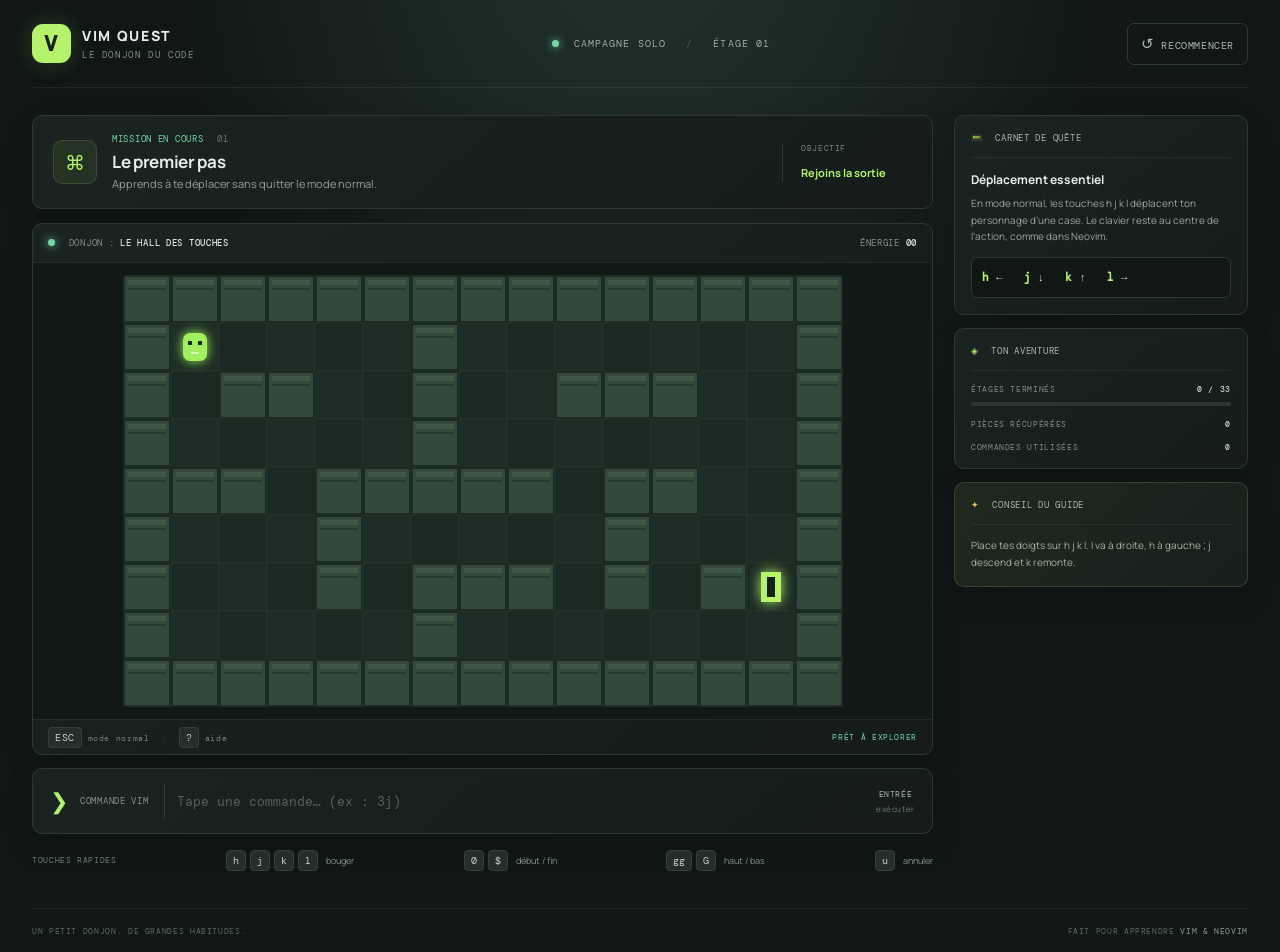
==== index.html @ 5a003eeb "docs: describe the complete Vim learning campaign" ====
<!doctype html>
<html lang="fr">
<head>
  <meta charset="utf-8">
  <meta name="viewport" content="width=device-width, initial-scale=1">
  <meta name="theme-color" content="#101716">
  <title>VIM QUEST — Le donjon du code</title>
  <link rel="stylesheet" href="style.css">
</head>
<body>
  <main class="shell">
    <header class="topbar">
      <a class="brand" href="#" aria-label="Vim Quest accueil"><span class="brand-mark">V</span><span>VIM QUEST<small>LE DONJON DU CODE</small></span></a>
      <div class="top-meta"><span class="live-dot"></span> CAMPAGNE SOLO <span class="separator">/</span> <span id="level-label">ÉTAGE 01</span></div>
      <button id="reset" class="reset-button" title="Recommencer la partie">↺ <span>RECOMMENCER</span></button>
    </header>

    <section class="game-layout">
      <div class="main-column">
        <section class="mission card">
          <div class="mission-icon" id="mission-icon">⌘</div>
          <div class="mission-copy"><div class="eyebrow">MISSION EN COURS <span id="mission-number">01</span></div><h1 id="mission-title">Le premier pas</h1><p id="mission-text">Apprends à te déplacer sans quitter le mode normal.</p></div>
          <div class="objective"><span>OBJECTIF</span><strong id="objective-text">Rejoins la sortie</strong></div>
        </section>

        <section class="game-frame card" aria-label="Zone de jeu">
          <div class="game-hud"><span><i class="hud-dot"></i> DONJON : <b id="room-name">LE HALL DES TOUCHES</b></span><span>ÉNERGIE <b id="moves">00</b></span></div>
          <div class="canvas-wrap"><canvas id="game" width="720" height="432" aria-label="Jeu de labyrinthe Vim Quest"></canvas><div id="toast" class="toast" aria-live="polite"></div></div>
          <div class="game-footer"><span><kbd>ESC</kbd> mode normal <span class="footer-sep">·</span> <kbd>?</kbd> aide</span><span id="status">PRÊT À EXPLORER</span></div>
        </section>

        <section class="command-bar card">
          <div class="command-icon">❯</div><div class="command-body"><label for="command-input">COMMANDE VIM</label><input id="command-input" autocomplete="off" autocapitalize="off" spellcheck="false" placeholder="Tape une commande… (ex : 3j)" aria-label="Commande Vim"></div><div class="command-hint"><span>ENTRÉE</span><small>exécuter</small></div>
        </section>

        <div class="key-guide"><span class="guide-label">TOUCHES RAPIDES</span><span><kbd>h</kbd><kbd>j</kbd><kbd>k</kbd><kbd>l</kbd> <small>bouger</small></span><span><kbd>0</kbd><kbd>$</kbd> <small>début / fin</small></span><span><kbd>gg</kbd><kbd>G</kbd> <small>haut / bas</small></span><span><kbd>u</kbd> <small>annuler</small></span></div>
      </div>

      <aside class="sidebar">
        <section class="card guide-card"><div class="panel-heading"><span>📟</span> CARNET DE QUÊTE</div><div id="lesson-content" class="lesson-content"></div></section>
        <section class="card stats-card"><div class="panel-heading"><span>◈</span> TON AVENTURE</div><div class="stat-row"><span>ÉTAGES TERMINÉS</span><b id="stat-levels">0 / 33</b></div><div class="progress-track"><div id="progress-fill"></div></div><div class="stat-row"><span>PIÈCES RÉCUPÉRÉES</span><b id="stat-coins">0</b></div><div class="stat-row"><span>COMMANDES UTILISÉES</span><b id="stat-commands">0</b></div></section>
        <section class="card tip-card"><div class="panel-heading"><span>✦</span> CONSEIL DU GUIDE</div><p id="guide-tip">Les commandes Vim combinent souvent une action et une direction. Essaie h, j, k ou l.</p></section>
      </aside>
    </section>
    <footer class="bottomline"><span>UN PETIT DONJON. DE GRANDES HABITUDES.</span><span>FAIT POUR APPRENDRE <b>VIM & NEOVIM</b></span></footer>
  </main>
  <script src="game.js"></script>
</body>
</html>
---- style.css ----
@import url('https://fonts.googleapis.com/css2?family=DM+Mono:wght@400;500&family=Manrope:wght@400;500;600;700;800&display=swap');
:root{color-scheme:dark;--bg:#101716;--panel:#171f1d;--panel2:#1b2522;--line:#2c3935;--muted:#84918a;--text:#e7eee9;--green:#b4f36b;--mint:#73d6a7;--orange:#f3ae69}
*{box-sizing:border-box}body{margin:0;background:radial-gradient(ellipse at 50% -35%,#273a31 0,transparent 55%),var(--bg);color:var(--text);font-family:Manrope,system-ui,sans-serif;min-height:100vh}.shell{max-width:1320px;padding:0 32px;margin:auto}.topbar{height:88px;display:flex;align-items:center;border-bottom:1px solid #ffffff12;gap:30px}.brand{color:var(--text);text-decoration:none;display:flex;gap:11px;align-items:center;font-weight:800;letter-spacing:.12em;font-size:14px}.brand-mark{height:39px;width:39px;border-radius:11px;background:var(--green);color:#182118;display:grid;place-items:center;font-family:'DM Mono',monospace;font-size:22px;box-shadow:0 0 22px #b4f36330}.brand small{display:block;font:9px 'DM Mono',monospace;letter-spacing:.18em;color:var(--muted);margin-top:4px}.top-meta{margin:auto;font:10px 'DM Mono',monospace;letter-spacing:.11em;color:#a2ada6}.live-dot,.hud-dot{display:inline-block;width:7px;height:7px;background:var(--mint);border-radius:50%;margin-right:8px;box-shadow:0 0 9px #73d6a7}.separator{padding:0 13px;color:#495650}.reset-button{background:none;border:1px solid var(--line);border-radius:7px;padding:10px 13px;color:#aeb9b1;font:10px 'DM Mono',monospace;letter-spacing:.06em;cursor:pointer}.reset-button:hover{border-color:var(--green);color:var(--green)}.reset-button:first-letter{font-size:15px}.game-layout{display:grid;grid-template-columns:minmax(0,1fr) 294px;gap:21px;padding:27px 0 22px}.main-column{min-width:0}.card{background:linear-gradient(140deg,#1a2421,#151c1a);border:1px solid var(--line);border-radius:10px;box-shadow:0 12px 30px #0002}.mission{padding:17px 20px;display:flex;align-items:center;gap:15px;margin-bottom:14px;min-height:93px}.mission-icon{width:44px;height:44px;flex:none;border-radius:9px;display:grid;place-items:center;background:#b4f36b12;color:var(--green);font-size:20px;border:1px solid #b4f36b24}.mission-copy{min-width:0}.eyebrow,.objective>span,.game-hud,.game-footer,.command-body label,.command-hint,.guide-label,.panel-heading,.stat-row,.bottomline{font-family:'DM Mono',monospace;letter-spacing:.08em}.eyebrow{font-size:9px;color:var(--mint);margin-bottom:5px}.eyebrow span{margin-left:8px;color:#69776e}.mission h1{font-size:17px;margin:0 0 3px;font-weight:700;letter-spacing:-.02em}.mission p{margin:0;color:#95a198;font-size:11px}.objective{border-left:1px solid var(--line);padding-left:18px;margin-left:auto;min-width:130px}.objective>span{display:block;color:#79857d;font-size:8px;margin-bottom:7px}.objective strong{font-size:11px;color:var(--green)}.game-frame{overflow:hidden}.game-hud{height:39px;padding:0 15px;display:flex;align-items:center;justify-content:space-between;border-bottom:1px solid #ffffff0e;color:#839188;font-size:9px}.game-hud b{font-weight:500;color:#dbe4dd}.canvas-wrap{position:relative;background:#111917;display:flex;justify-content:center;padding:12px}.canvas-wrap canvas{display:block;width:min(100%,720px);height:auto;image-rendering:pixelated;border-radius:4px}.toast{position:absolute;left:50%;top:22px;transform:translate(-50%,-10px);background:#24332d;border:1px solid #b4f36b70;padding:9px 15px;border-radius:6px;font:11px 'DM Mono',monospace;color:var(--green);opacity:0;transition:.18s;pointer-events:none;white-space:nowrap}.toast.show{opacity:1;transform:translate(-50%,0)}.game-footer{height:35px;border-top:1px solid #ffffff0e;padding:0 15px;display:flex;justify-content:space-between;align-items:center;font-size:8px;color:#78857d}.game-footer kbd,.key-guide kbd{font:10px 'DM Mono',monospace;background:#242e2a;border:1px solid #34413b;color:#c7d1c9;padding:3px 6px;border-radius:4px}.footer-sep{padding:0 6px;color:#56645b}.game-footer #status{color:var(--mint)}.command-bar{height:66px;margin-top:13px;display:flex;align-items:center;padding:0 17px;gap:12px}.command-icon{font:22px 'DM Mono',monospace;color:var(--green)}.command-body{flex:1;display:flex;align-items:center;gap:15px}.command-body label{font-size:9px;color:#85938a;white-space:nowrap}.command-body input{background:transparent;border:0;border-left:1px solid #34413b;outline:none;color:var(--green);font:13px 'DM Mono',monospace;padding:9px 12px;width:100%}.command-body input::placeholder{color:#54625a}.command-hint{display:grid;text-align:center;gap:4px;color:#adb8af;font-size:8px}.command-hint small{font:8px Manrope,sans-serif;color:#6f7c73}.key-guide{height:52px;display:flex;align-items:center;justify-content:space-between;gap:9px}.guide-label{font-size:8px;color:#6e7b73}.key-guide span:not(.guide-label){display:flex;align-items:center;gap:4px}.key-guide small{color:#809087;font-size:9px;margin-left:4px}.sidebar{display:flex;flex-direction:column;gap:13px}.guide-card,.stats-card,.tip-card{padding:16px}.panel-heading{font-size:9px;color:#aab6ad;padding-bottom:13px;border-bottom:1px solid #ffffff10}.panel-heading span{color:var(--green);margin-right:7px}.lesson-content{padding-top:13px}.lesson-title{font-weight:700;font-size:12px;margin:0 0 7px}.lesson-text{color:#9ba79e;font-size:10px;line-height:1.65;margin:0}.lesson-example{margin-top:12px;background:#101715;border:1px solid #2b3932;border-radius:6px;padding:10px;color:#c9e9b7;font:11px 'DM Mono',monospace;line-height:1.8}.lesson-example strong{color:var(--green)}.stat-row{display:flex;justify-content:space-between;font-size:8px;color:#809087;margin-top:13px}.stat-row b{font-weight:500;color:#d4ded6}.progress-track{height:4px;background:#2b3631;border-radius:9px;margin-top:8px;overflow:hidden}.progress-track div{height:100%;width:0;background:var(--green);border-radius:9px;transition:width .3s}.tip-card{border-color:#66764a66;background:linear-gradient(135deg,#20291f,#171f1d)}.tip-card .panel-heading span{color:#e8c56a}.tip-card p{font-size:10px;line-height:1.65;color:#a8b19d;margin:12px 0 0}.bottomline{height:44px;border-top:1px solid #ffffff12;display:flex;align-items:center;justify-content:space-between;font-size:8px;color:#5d6a61}.bottomline b{color:#8e9a90;font-weight:400}.complete-overlay{position:absolute;inset:0;background:#0c1311dd;display:grid;place-items:center;text-align:center}.complete-box{padding:25px}.complete-box h2{color:var(--green);font-size:22px;margin:8px}.complete-box p{font-size:12px;color:#aeb9b0}.complete-box button{background:var(--green);border:0;border-radius:6px;padding:11px 17px;color:#172116;font-weight:800;cursor:pointer;margin-top:12px}
@media(max-width:850px){.shell{padding:0 18px}.game-layout{grid-template-columns:1fr}.sidebar{display:grid;grid-template-columns:1fr 1fr}.guide-card{grid-row:span 2}.topbar{height:72px}.top-meta{font-size:8px}.reset-button span{display:none}}
@media(max-width:550px){.shell{padding:0 12px}.topbar{gap:10px}.brand{font-size:11px}.top-meta{letter-spacing:0}.separator{padding:0 4px}.mission{padding:13px;gap:10px}.objective{min-width:auto;padding-left:10px}.mission h1{font-size:14px}.mission p{font-size:10px}.canvas-wrap{padding:5px}.game-layout{padding-top:15px}.key-guide{justify-content:flex-start;overflow:auto}.guide-label{display:none}.key-guide small{font-size:8px}.sidebar{display:flex}.bottomline{font-size:7px}.command-body{gap:8px}.command-body label{font-size:8px}.command-body input{padding-left:8px}}
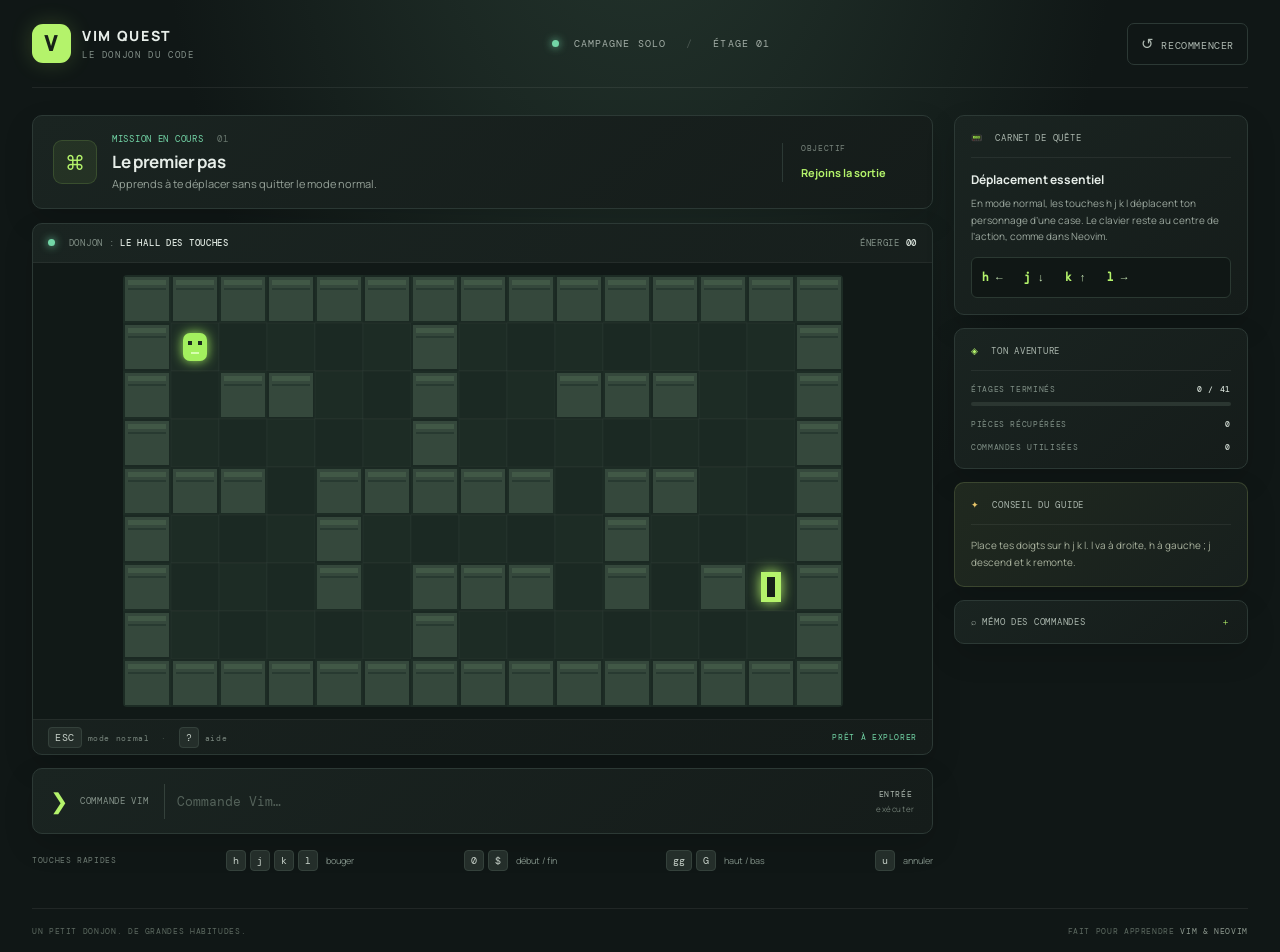
==== commit c8fd6720: "feat: add interactive Vim editing campaign" ====
--- a/index.html
+++ b/index.html
@@ -25,7 +25,7 @@
 
         <section class="game-frame card" aria-label="Zone de jeu">
           <div class="game-hud"><span><i class="hud-dot"></i> DONJON : <b id="room-name">LE HALL DES TOUCHES</b></span><span>ÉNERGIE <b id="moves">00</b></span></div>
-          <div class="canvas-wrap"><canvas id="game" width="720" height="432" aria-label="Jeu de labyrinthe Vim Quest"></canvas><div id="toast" class="toast" aria-live="polite"></div></div>
+          <div class="canvas-wrap"><section id="editor-shell" class="editor-shell" aria-label="Buffer de code"><div class="editor-title"><span class="editor-file">●</span><span id="editor-filename">main.js</span><span id="editor-mode">NORMAL</span></div><div id="editor-code" class="editor-code"></div><div class="editor-goal" id="editor-goal"></div></section><canvas id="game" width="720" height="432" aria-label="Jeu de labyrinthe Vim Quest"></canvas><div id="toast" class="toast" aria-live="polite"></div></div>
           <div class="game-footer"><span><kbd>ESC</kbd> mode normal <span class="footer-sep">·</span> <kbd>?</kbd> aide</span><span id="status">PRÊT À EXPLORER</span></div>
         </section>
 
@@ -38,8 +38,9 @@
 
       <aside class="sidebar">
         <section class="card guide-card"><div class="panel-heading"><span>📟</span> CARNET DE QUÊTE</div><div id="lesson-content" class="lesson-content"></div></section>
-        <section class="card stats-card"><div class="panel-heading"><span>◈</span> TON AVENTURE</div><div class="stat-row"><span>ÉTAGES TERMINÉS</span><b id="stat-levels">0 / 33</b></div><div class="progress-track"><div id="progress-fill"></div></div><div class="stat-row"><span>PIÈCES RÉCUPÉRÉES</span><b id="stat-coins">0</b></div><div class="stat-row"><span>COMMANDES UTILISÉES</span><b id="stat-commands">0</b></div></section>
+        <section class="card stats-card"><div class="panel-heading"><span>◈</span> TON AVENTURE</div><div class="stat-row"><span>ÉTAGES TERMINÉS</span><b id="stat-levels">0 / 41</b></div><div class="progress-track"><div id="progress-fill"></div></div><div class="stat-row"><span>PIÈCES RÉCUPÉRÉES</span><b id="stat-coins">0</b></div><div class="stat-row"><span>COMMANDES UTILISÉES</span><b id="stat-commands">0</b></div></section>
         <section class="card tip-card"><div class="panel-heading"><span>✦</span> CONSEIL DU GUIDE</div><p id="guide-tip">Les commandes Vim combinent souvent une action et une direction. Essaie h, j, k ou l.</p></section>
+        <details class="card reference-card"><summary>⌕ MÉMO DES COMMANDES</summary><div class="reference-content"><h4>Déplacements</h4><p><kbd>h j k l</kbd> gauche / bas / haut / droite · <kbd>w b e</kbd> mots · <kbd>0 ^ $</kbd> ligne · <kbd>gg G</kbd> fichier · <kbd>f t %</kbd> caractères / paires</p><h4>Insérer et remplacer</h4><p><kbd>i a</kbd> avant / après · <kbd>I A</kbd> début / fin · <kbd>o O</kbd> ligne dessous / dessus · <kbd>r s R</kbd> remplacer</p><h4>Opérateurs</h4><p><kbd>d c y</kbd> supprimer / changer / copier + mouvement : <kbd>dw</kbd>, <kbd>ciw</kbd>, <kbd>dd</kbd>, <kbd>D</kbd>, <kbd>yy</kbd>.</p><h4>Copier et annuler</h4><p><kbd>p P</kbd> coller après / avant · <kbd>u</kbd> annuler · <kbd>Ctrl-r</kbd> refaire · <kbd>.</kbd> répéter · <kbd>"ayy</kbd> et <kbd>"ap</kbd> registre a</p><h4>Sélection et recherche</h4><p><kbd>v V</kbd> sélection · <kbd>/</kbd> chercher · <kbd>n N</kbd> résultat suivant / précédent · <kbd>:noh</kbd> retirer le surlignage</p><h4>Fichiers et édition</h4><p><kbd>:w</kbd> sauvegarder · <kbd>:q</kbd> quitter · <kbd>:wq</kbd> faire les deux · <kbd>:e</kbd> fichier · <kbd>:bn</kbd> buffer suivant · <kbd>:set number</kbd> numéros</p><h4>Outils avancés</h4><p><kbd>qa</kbd> enregistrer une macro · <kbd>@a</kbd> la rejouer · <kbd>J</kbd> joindre · <kbd>&gt;&gt; &lt;&lt;</kbd> indenter · <kbd>Ctrl-d/u</kbd> défiler · <kbd>:help</kbd> aide</p></div></details>
       </aside>
     </section>
     <footer class="bottomline"><span>UN PETIT DONJON. DE GRANDES HABITUDES.</span><span>FAIT POUR APPRENDRE <b>VIM & NEOVIM</b></span></footer>
--- a/style.css
+++ b/style.css
@@ -3,3 +3,6 @@
 *{box-sizing:border-box}body{margin:0;background:radial-gradient(ellipse at 50% -35%,#273a31 0,transparent 55%),var(--bg);color:var(--text);font-family:Manrope,system-ui,sans-serif;min-height:100vh}.shell{max-width:1320px;padding:0 32px;margin:auto}.topbar{height:88px;display:flex;align-items:center;border-bottom:1px solid #ffffff12;gap:30px}.brand{color:var(--text);text-decoration:none;display:flex;gap:11px;align-items:center;font-weight:800;letter-spacing:.12em;font-size:14px}.brand-mark{height:39px;width:39px;border-radius:11px;background:var(--green);color:#182118;display:grid;place-items:center;font-family:'DM Mono',monospace;font-size:22px;box-shadow:0 0 22px #b4f36330}.brand small{display:block;font:9px 'DM Mono',monospace;letter-spacing:.18em;color:var(--muted);margin-top:4px}.top-meta{margin:auto;font:10px 'DM Mono',monospace;letter-spacing:.11em;color:#a2ada6}.live-dot,.hud-dot{display:inline-block;width:7px;height:7px;background:var(--mint);border-radius:50%;margin-right:8px;box-shadow:0 0 9px #73d6a7}.separator{padding:0 13px;color:#495650}.reset-button{background:none;border:1px solid var(--line);border-radius:7px;padding:10px 13px;color:#aeb9b1;font:10px 'DM Mono',monospace;letter-spacing:.06em;cursor:pointer}.reset-button:hover{border-color:var(--green);color:var(--green)}.reset-button:first-letter{font-size:15px}.game-layout{display:grid;grid-template-columns:minmax(0,1fr) 294px;gap:21px;padding:27px 0 22px}.main-column{min-width:0}.card{background:linear-gradient(140deg,#1a2421,#151c1a);border:1px solid var(--line);border-radius:10px;box-shadow:0 12px 30px #0002}.mission{padding:17px 20px;display:flex;align-items:center;gap:15px;margin-bottom:14px;min-height:93px}.mission-icon{width:44px;height:44px;flex:none;border-radius:9px;display:grid;place-items:center;background:#b4f36b12;color:var(--green);font-size:20px;border:1px solid #b4f36b24}.mission-copy{min-width:0}.eyebrow,.objective>span,.game-hud,.game-footer,.command-body label,.command-hint,.guide-label,.panel-heading,.stat-row,.bottomline{font-family:'DM Mono',monospace;letter-spacing:.08em}.eyebrow{font-size:9px;color:var(--mint);margin-bottom:5px}.eyebrow span{margin-left:8px;color:#69776e}.mission h1{font-size:17px;margin:0 0 3px;font-weight:700;letter-spacing:-.02em}.mission p{margin:0;color:#95a198;font-size:11px}.objective{border-left:1px solid var(--line);padding-left:18px;margin-left:auto;min-width:130px}.objective>span{display:block;color:#79857d;font-size:8px;margin-bottom:7px}.objective strong{font-size:11px;color:var(--green)}.game-frame{overflow:hidden}.game-hud{height:39px;padding:0 15px;display:flex;align-items:center;justify-content:space-between;border-bottom:1px solid #ffffff0e;color:#839188;font-size:9px}.game-hud b{font-weight:500;color:#dbe4dd}.canvas-wrap{position:relative;background:#111917;display:flex;justify-content:center;padding:12px}.canvas-wrap canvas{display:block;width:min(100%,720px);height:auto;image-rendering:pixelated;border-radius:4px}.toast{position:absolute;left:50%;top:22px;transform:translate(-50%,-10px);background:#24332d;border:1px solid #b4f36b70;padding:9px 15px;border-radius:6px;font:11px 'DM Mono',monospace;color:var(--green);opacity:0;transition:.18s;pointer-events:none;white-space:nowrap}.toast.show{opacity:1;transform:translate(-50%,0)}.game-footer{height:35px;border-top:1px solid #ffffff0e;padding:0 15px;display:flex;justify-content:space-between;align-items:center;font-size:8px;color:#78857d}.game-footer kbd,.key-guide kbd{font:10px 'DM Mono',monospace;background:#242e2a;border:1px solid #34413b;color:#c7d1c9;padding:3px 6px;border-radius:4px}.footer-sep{padding:0 6px;color:#56645b}.game-footer #status{color:var(--mint)}.command-bar{height:66px;margin-top:13px;display:flex;align-items:center;padding:0 17px;gap:12px}.command-icon{font:22px 'DM Mono',monospace;color:var(--green)}.command-body{flex:1;display:flex;align-items:center;gap:15px}.command-body label{font-size:9px;color:#85938a;white-space:nowrap}.command-body input{background:transparent;border:0;border-left:1px solid #34413b;outline:none;color:var(--green);font:13px 'DM Mono',monospace;padding:9px 12px;width:100%}.command-body input::placeholder{color:#54625a}.command-hint{display:grid;text-align:center;gap:4px;color:#adb8af;font-size:8px}.command-hint small{font:8px Manrope,sans-serif;color:#6f7c73}.key-guide{height:52px;display:flex;align-items:center;justify-content:space-between;gap:9px}.guide-label{font-size:8px;color:#6e7b73}.key-guide span:not(.guide-label){display:flex;align-items:center;gap:4px}.key-guide small{color:#809087;font-size:9px;margin-left:4px}.sidebar{display:flex;flex-direction:column;gap:13px}.guide-card,.stats-card,.tip-card{padding:16px}.panel-heading{font-size:9px;color:#aab6ad;padding-bottom:13px;border-bottom:1px solid #ffffff10}.panel-heading span{color:var(--green);margin-right:7px}.lesson-content{padding-top:13px}.lesson-title{font-weight:700;font-size:12px;margin:0 0 7px}.lesson-text{color:#9ba79e;font-size:10px;line-height:1.65;margin:0}.lesson-example{margin-top:12px;background:#101715;border:1px solid #2b3932;border-radius:6px;padding:10px;color:#c9e9b7;font:11px 'DM Mono',monospace;line-height:1.8}.lesson-example strong{color:var(--green)}.stat-row{display:flex;justify-content:space-between;font-size:8px;color:#809087;margin-top:13px}.stat-row b{font-weight:500;color:#d4ded6}.progress-track{height:4px;background:#2b3631;border-radius:9px;margin-top:8px;overflow:hidden}.progress-track div{height:100%;width:0;background:var(--green);border-radius:9px;transition:width .3s}.tip-card{border-color:#66764a66;background:linear-gradient(135deg,#20291f,#171f1d)}.tip-card .panel-heading span{color:#e8c56a}.tip-card p{font-size:10px;line-height:1.65;color:#a8b19d;margin:12px 0 0}.bottomline{height:44px;border-top:1px solid #ffffff12;display:flex;align-items:center;justify-content:space-between;font-size:8px;color:#5d6a61}.bottomline b{color:#8e9a90;font-weight:400}.complete-overlay{position:absolute;inset:0;background:#0c1311dd;display:grid;place-items:center;text-align:center}.complete-box{padding:25px}.complete-box h2{color:var(--green);font-size:22px;margin:8px}.complete-box p{font-size:12px;color:#aeb9b0}.complete-box button{background:var(--green);border:0;border-radius:6px;padding:11px 17px;color:#172116;font-weight:800;cursor:pointer;margin-top:12px}
 @media(max-width:850px){.shell{padding:0 18px}.game-layout{grid-template-columns:1fr}.sidebar{display:grid;grid-template-columns:1fr 1fr}.guide-card{grid-row:span 2}.topbar{height:72px}.top-meta{font-size:8px}.reset-button span{display:none}}
 @media(max-width:550px){.shell{padding:0 12px}.topbar{gap:10px}.brand{font-size:11px}.top-meta{letter-spacing:0}.separator{padding:0 4px}.mission{padding:13px;gap:10px}.objective{min-width:auto;padding-left:10px}.mission h1{font-size:14px}.mission p{font-size:10px}.canvas-wrap{padding:5px}.game-layout{padding-top:15px}.key-guide{justify-content:flex-start;overflow:auto}.guide-label{display:none}.key-guide small{font-size:8px}.sidebar{display:flex}.bottomline{font-size:7px}.command-body{gap:8px}.command-body label{font-size:8px}.command-body input{padding-left:8px}}
+.canvas-wrap{flex-direction:column;align-items:center;gap:10px}.editor-shell{display:none;width:min(100%,720px);background:#101715;border:1px solid #2c3935;border-radius:5px;overflow:hidden;font-family:'DM Mono',monospace}.editor-shell.active{display:block}.editor-title{height:31px;background:#1b2420;border-bottom:1px solid #2c3935;padding:0 11px;display:flex;align-items:center;gap:8px;color:#829087;font-size:9px}.editor-file{color:#73d6a7;font-size:12px}.editor-title #editor-mode{margin-left:auto;color:#b4f36b;font-size:8px}.editor-code{padding:10px 0;max-height:205px;overflow:auto;color:#d4ded6;font-size:11px;line-height:1.8}.editor-line{display:flex;min-height:20px;white-space:pre}.editor-ln{width:38px;text-align:right;padding-right:11px;color:#5d6a61;user-select:none}.editor-text{flex:1}.editor-cursor{display:inline-block;min-width:7px;background:#b4f36b;color:#101715;animation:cursor-blink 1s step-end infinite}@keyframes cursor-blink{50%{background:transparent;color:#b4f36b}}.editor-goal{border-top:1px solid #ffffff10;padding:7px 11px;color:#8f9b92;font:9px 'DM Mono',monospace}.editor-goal b{color:#f3c969}.editor-goal.done{color:var(--green)}.editor-shell.active+canvas{max-height:118px;object-fit:cover;object-position:center 33%;opacity:.55}
+.reference-card{padding:0;overflow:hidden}.reference-card summary{cursor:pointer;list-style:none;padding:15px 16px;font:9px 'DM Mono',monospace;letter-spacing:.08em;color:#aab6ad}.reference-card summary::-webkit-details-marker{display:none}.reference-card summary:after{content:'＋';float:right;color:var(--green)}.reference-card[open] summary:after{content:'−'}.reference-content{border-top:1px solid #ffffff10;padding:2px 15px 13px}.reference-content h4{font:9px 'DM Mono',monospace;color:var(--mint);margin:12px 0 5px}.reference-content p{color:#98a49b;font-size:9px;line-height:1.75;margin:0}.reference-content kbd{font:9px 'DM Mono',monospace;color:#d3ded5;background:#242e2a;padding:2px 4px;border-radius:3px}
+.editor-selected{background:#b4f36b18}
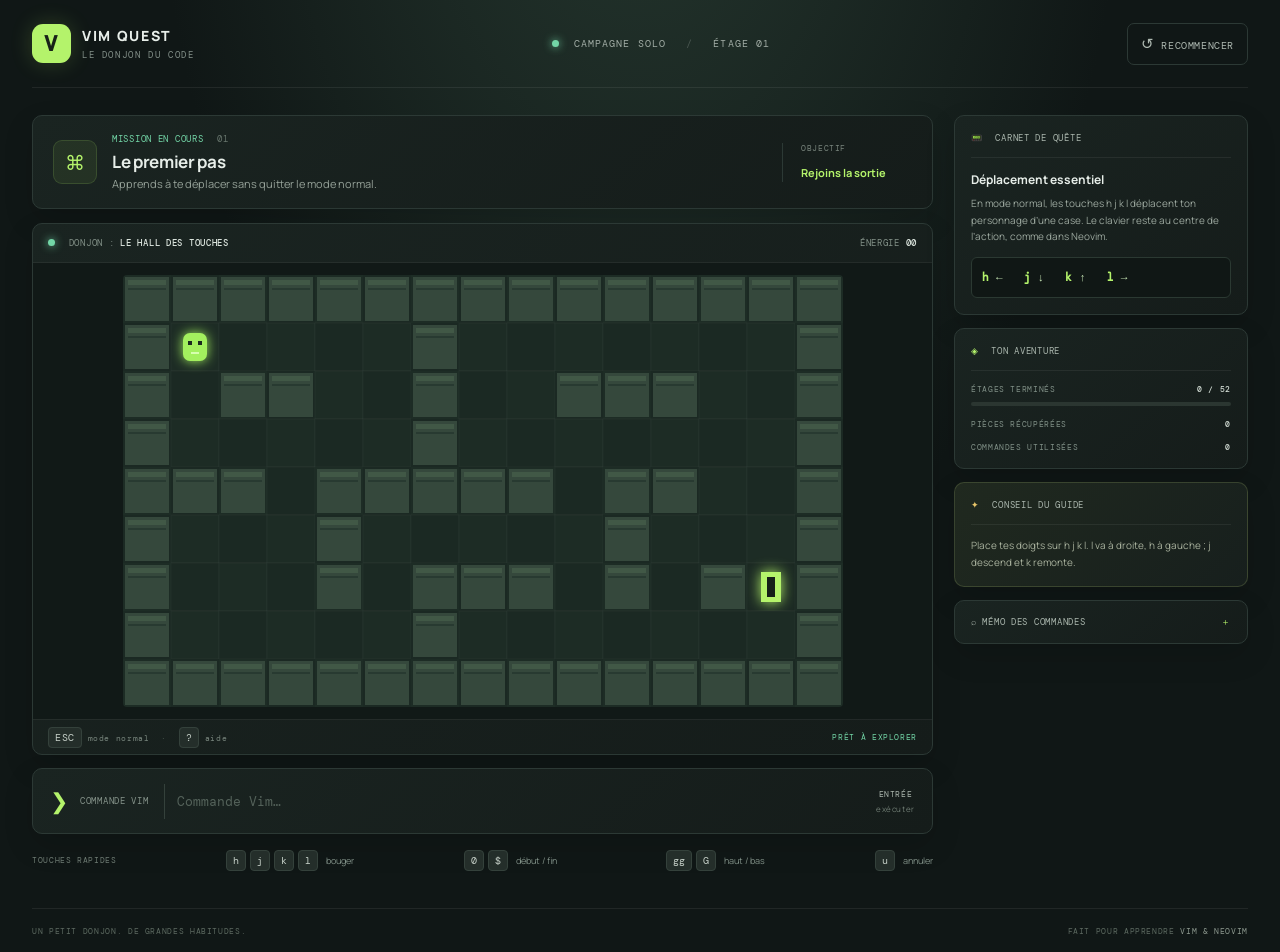
==== commit c935c87c: "feat: expand Vim fundamentals and workflow lessons" ====
--- a/index.html
+++ b/index.html
@@ -38,9 +38,9 @@
 
       <aside class="sidebar">
         <section class="card guide-card"><div class="panel-heading"><span>📟</span> CARNET DE QUÊTE</div><div id="lesson-content" class="lesson-content"></div></section>
-        <section class="card stats-card"><div class="panel-heading"><span>◈</span> TON AVENTURE</div><div class="stat-row"><span>ÉTAGES TERMINÉS</span><b id="stat-levels">0 / 41</b></div><div class="progress-track"><div id="progress-fill"></div></div><div class="stat-row"><span>PIÈCES RÉCUPÉRÉES</span><b id="stat-coins">0</b></div><div class="stat-row"><span>COMMANDES UTILISÉES</span><b id="stat-commands">0</b></div></section>
+        <section class="card stats-card"><div class="panel-heading"><span>◈</span> TON AVENTURE</div><div class="stat-row"><span>ÉTAGES TERMINÉS</span><b id="stat-levels">0 / 52</b></div><div class="progress-track"><div id="progress-fill"></div></div><div class="stat-row"><span>PIÈCES RÉCUPÉRÉES</span><b id="stat-coins">0</b></div><div class="stat-row"><span>COMMANDES UTILISÉES</span><b id="stat-commands">0</b></div></section>
         <section class="card tip-card"><div class="panel-heading"><span>✦</span> CONSEIL DU GUIDE</div><p id="guide-tip">Les commandes Vim combinent souvent une action et une direction. Essaie h, j, k ou l.</p></section>
-        <details class="card reference-card"><summary>⌕ MÉMO DES COMMANDES</summary><div class="reference-content"><h4>Déplacements</h4><p><kbd>h j k l</kbd> gauche / bas / haut / droite · <kbd>w b e</kbd> mots · <kbd>0 ^ $</kbd> ligne · <kbd>gg G</kbd> fichier · <kbd>f t %</kbd> caractères / paires</p><h4>Insérer et remplacer</h4><p><kbd>i a</kbd> avant / après · <kbd>I A</kbd> début / fin · <kbd>o O</kbd> ligne dessous / dessus · <kbd>r s R</kbd> remplacer</p><h4>Opérateurs</h4><p><kbd>d c y</kbd> supprimer / changer / copier + mouvement : <kbd>dw</kbd>, <kbd>ciw</kbd>, <kbd>dd</kbd>, <kbd>D</kbd>, <kbd>yy</kbd>.</p><h4>Copier et annuler</h4><p><kbd>p P</kbd> coller après / avant · <kbd>u</kbd> annuler · <kbd>Ctrl-r</kbd> refaire · <kbd>.</kbd> répéter · <kbd>"ayy</kbd> et <kbd>"ap</kbd> registre a</p><h4>Sélection et recherche</h4><p><kbd>v V</kbd> sélection · <kbd>/</kbd> chercher · <kbd>n N</kbd> résultat suivant / précédent · <kbd>:noh</kbd> retirer le surlignage</p><h4>Fichiers et édition</h4><p><kbd>:w</kbd> sauvegarder · <kbd>:q</kbd> quitter · <kbd>:wq</kbd> faire les deux · <kbd>:e</kbd> fichier · <kbd>:bn</kbd> buffer suivant · <kbd>:set number</kbd> numéros</p><h4>Outils avancés</h4><p><kbd>qa</kbd> enregistrer une macro · <kbd>@a</kbd> la rejouer · <kbd>J</kbd> joindre · <kbd>&gt;&gt; &lt;&lt;</kbd> indenter · <kbd>Ctrl-d/u</kbd> défiler · <kbd>:help</kbd> aide</p></div></details>
+        <details class="card reference-card"><summary>⌕ MÉMO DES COMMANDES</summary><div class="reference-content"><h4>Déplacements</h4><p><kbd>h j k l</kbd> gauche / bas / haut / droite · <kbd>w b e</kbd> mots · <kbd>0 ^ $</kbd> ligne · <kbd>gg G</kbd> fichier · <kbd>f t F T</kbd> caractère · <kbd>%</kbd> paire</p><h4>Insérer et remplacer</h4><p><kbd>i a</kbd> avant / après · <kbd>I A</kbd> début / fin · <kbd>o O</kbd> ligne dessous / dessus · <kbd>r s R</kbd> remplacer</p><h4>Opérateurs</h4><p><kbd>d c y</kbd> supprimer / changer / copier + mouvement : <kbd>dw</kbd>, <kbd>ciw</kbd>, <kbd>di(</kbd>, <kbd>dd</kbd>, <kbd>D</kbd>, <kbd>yy</kbd>.</p><h4>Copier et annuler</h4><p><kbd>p P</kbd> coller après / avant · <kbd>u</kbd> annuler · <kbd>Ctrl-r</kbd> refaire · <kbd>.</kbd> répéter · <kbd>"ayy</kbd> et <kbd>"ap</kbd> registre a</p><h4>Sélection et recherche</h4><p><kbd>v V</kbd> sélection · <kbd>/</kbd> chercher · <kbd>n N</kbd> résultat suivant / précédent · <kbd>:noh</kbd> retirer le surlignage</p><h4>Fichiers et édition</h4><p><kbd>:w</kbd> sauvegarder · <kbd>:q</kbd> quitter · <kbd>:wq</kbd> faire les deux · <kbd>:e</kbd> fichier · <kbd>:bn :bp</kbd> buffers · <kbd>:set number</kbd> numéros</p><h4>Fenêtres et outils</h4><p><kbd>:split :vsplit</kbd> fenêtres · <kbd>Ctrl-w h/j/k/l</kbd> naviguer · <kbd>ma</kbd> marque · <kbd>qa</kbd> macro · <kbd>J</kbd> joindre · <kbd>&gt;&gt; &lt;&lt;</kbd> indenter · <kbd>Ctrl-d/u</kbd> défiler · <kbd>:help</kbd></p></div></details>
       </aside>
     </section>
     <footer class="bottomline"><span>UN PETIT DONJON. DE GRANDES HABITUDES.</span><span>FAIT POUR APPRENDRE <b>VIM & NEOVIM</b></span></footer>
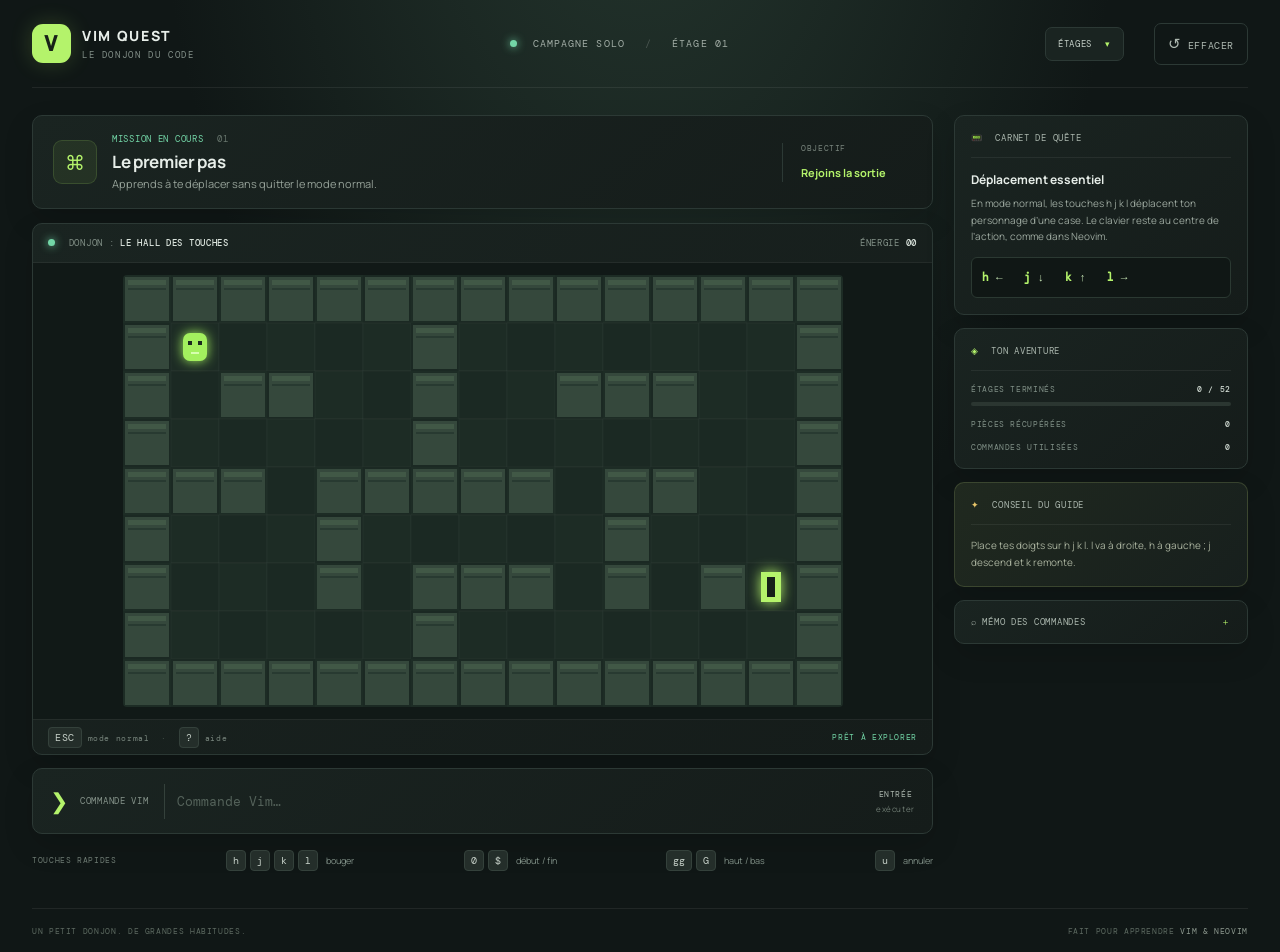
==== commit ec314e13: "feat: add level selection and resume progress" ====
--- a/index.html
+++ b/index.html
@@ -12,7 +12,8 @@
     <header class="topbar">
       <a class="brand" href="#" aria-label="Vim Quest accueil"><span class="brand-mark">V</span><span>VIM QUEST<small>LE DONJON DU CODE</small></span></a>
       <div class="top-meta"><span class="live-dot"></span> CAMPAGNE SOLO <span class="separator">/</span> <span id="level-label">ÉTAGE 01</span></div>
-      <button id="reset" class="reset-button" title="Recommencer la partie">↺ <span>RECOMMENCER</span></button>
+      <div class="level-picker"><button id="levels-button" class="levels-button" aria-expanded="false" aria-controls="level-menu">ÉTAGES <span>▾</span></button><div id="level-menu" class="level-menu" hidden aria-label="Choisir un étage"></div></div>
+      <button id="reset" class="reset-button" title="Effacer toute la progression">↺ <span>EFFACER</span></button>
     </header>
 
     <section class="game-layout">
--- a/style.css
+++ b/style.css
@@ -6,3 +6,4 @@
 .canvas-wrap{flex-direction:column;align-items:center;gap:10px}.editor-shell{display:none;width:min(100%,720px);background:#101715;border:1px solid #2c3935;border-radius:5px;overflow:hidden;font-family:'DM Mono',monospace}.editor-shell.active{display:block}.editor-title{height:31px;background:#1b2420;border-bottom:1px solid #2c3935;padding:0 11px;display:flex;align-items:center;gap:8px;color:#829087;font-size:9px}.editor-file{color:#73d6a7;font-size:12px}.editor-title #editor-mode{margin-left:auto;color:#b4f36b;font-size:8px}.editor-code{padding:10px 0;max-height:205px;overflow:auto;color:#d4ded6;font-size:11px;line-height:1.8}.editor-line{display:flex;min-height:20px;white-space:pre}.editor-ln{width:38px;text-align:right;padding-right:11px;color:#5d6a61;user-select:none}.editor-text{flex:1}.editor-cursor{display:inline-block;min-width:7px;background:#b4f36b;color:#101715;animation:cursor-blink 1s step-end infinite}@keyframes cursor-blink{50%{background:transparent;color:#b4f36b}}.editor-goal{border-top:1px solid #ffffff10;padding:7px 11px;color:#8f9b92;font:9px 'DM Mono',monospace}.editor-goal b{color:#f3c969}.editor-goal.done{color:var(--green)}.editor-shell.active+canvas{max-height:118px;object-fit:cover;object-position:center 33%;opacity:.55}
 .reference-card{padding:0;overflow:hidden}.reference-card summary{cursor:pointer;list-style:none;padding:15px 16px;font:9px 'DM Mono',monospace;letter-spacing:.08em;color:#aab6ad}.reference-card summary::-webkit-details-marker{display:none}.reference-card summary:after{content:'＋';float:right;color:var(--green)}.reference-card[open] summary:after{content:'−'}.reference-content{border-top:1px solid #ffffff10;padding:2px 15px 13px}.reference-content h4{font:9px 'DM Mono',monospace;color:var(--mint);margin:12px 0 5px}.reference-content p{color:#98a49b;font-size:9px;line-height:1.75;margin:0}.reference-content kbd{font:9px 'DM Mono',monospace;color:#d3ded5;background:#242e2a;padding:2px 4px;border-radius:3px}
 .editor-selected{background:#b4f36b18}
+.topbar{position:relative}.level-picker{position:relative;flex:none}.levels-button{border:1px solid var(--line);border-radius:7px;padding:10px 12px;background:#1a2421;color:#c3cec6;font:9px 'DM Mono',monospace;letter-spacing:.08em;cursor:pointer}.levels-button:hover,.levels-button[aria-expanded="true"]{border-color:#739453;color:var(--green)}.levels-button span{padding-left:7px;color:var(--green)}.level-menu{position:absolute;z-index:20;right:0;top:calc(100% + 10px);width:min(360px,calc(100vw - 24px));max-height:min(70vh,620px);overflow:auto;padding:7px;background:#17201d;border:1px solid #394840;border-radius:9px;box-shadow:0 18px 50px #000b}.level-menu[hidden]{display:none}.level-option{width:100%;display:flex;align-items:center;gap:10px;text-align:left;padding:9px;border:0;border-radius:5px;background:transparent;color:#dbe4dd;cursor:pointer}.level-option:hover,.level-option:focus-visible{background:#27352d;outline:none}.level-option.current{background:#27352d}.level-number{width:25px;flex:none;color:#77867c;font:9px 'DM Mono',monospace}.level-name{font-size:10px;flex:1}.level-state{font:8px 'DM Mono',monospace;color:#7e8c82}.level-option.done .level-state{color:var(--mint)}.level-option.current .level-state{color:var(--green)}
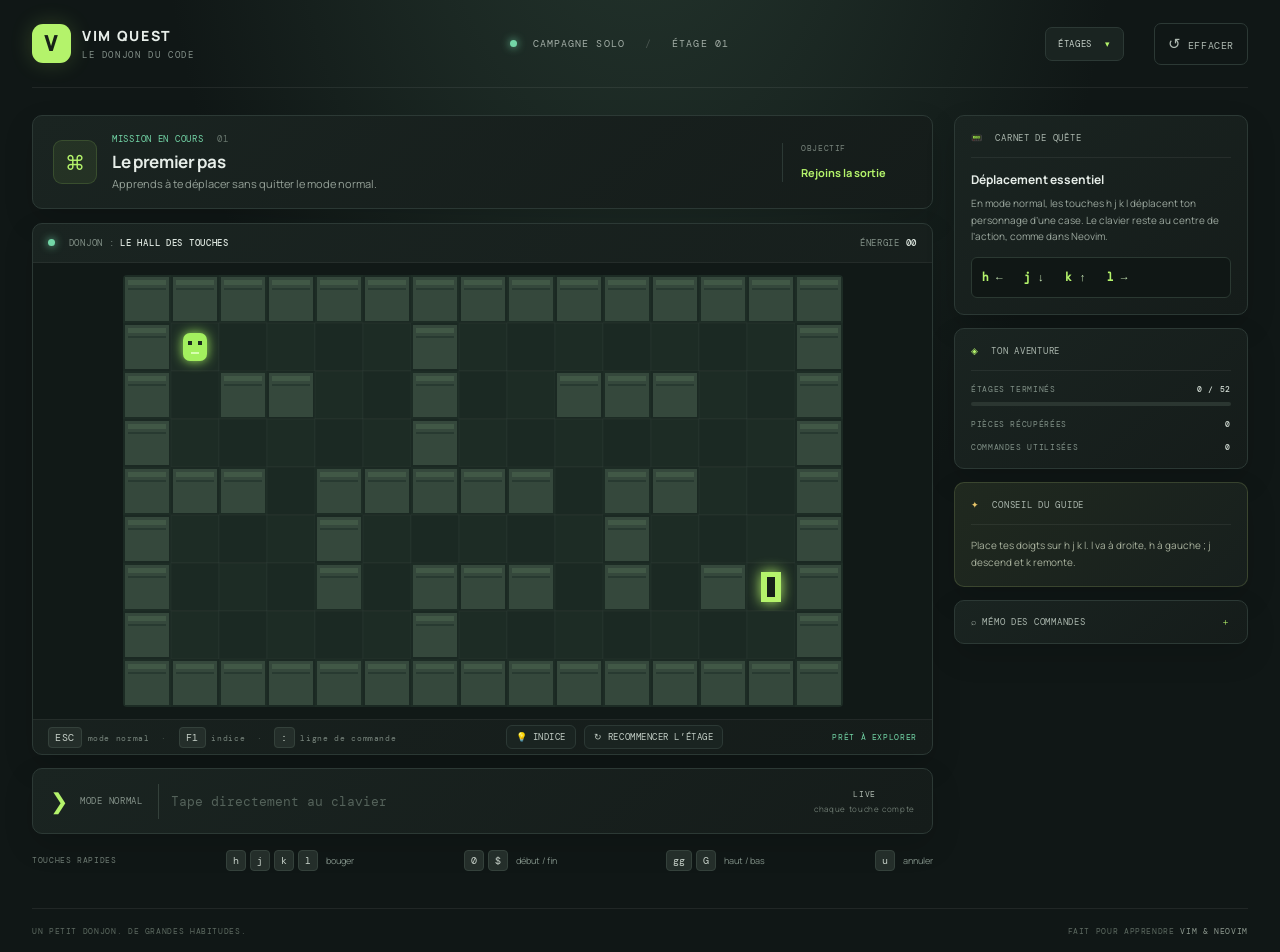
==== commit aa71fa1f: "feat: capture Vim keys directly with live insert mode, command line and success screen" ====
--- a/index.html
+++ b/index.html
@@ -26,12 +26,12 @@
 
         <section class="game-frame card" aria-label="Zone de jeu">
           <div class="game-hud"><span><i class="hud-dot"></i> DONJON : <b id="room-name">LE HALL DES TOUCHES</b></span><span>ÉNERGIE <b id="moves">00</b></span></div>
-          <div class="canvas-wrap"><section id="editor-shell" class="editor-shell" aria-label="Buffer de code"><div class="editor-title"><span class="editor-file">●</span><span id="editor-filename">main.js</span><span id="editor-mode">NORMAL</span></div><div id="editor-code" class="editor-code"></div><div class="editor-goal" id="editor-goal"></div></section><canvas id="game" width="720" height="432" aria-label="Jeu de labyrinthe Vim Quest"></canvas><div id="toast" class="toast" aria-live="polite"></div></div>
-          <div class="game-footer"><span><kbd>ESC</kbd> mode normal <span class="footer-sep">·</span> <kbd>?</kbd> aide</span><span id="status">PRÊT À EXPLORER</span></div>
+          <div class="canvas-wrap"><section id="editor-shell" class="editor-shell" aria-label="Buffer de code"><div class="editor-title"><span class="editor-file">●</span><span id="editor-filename">main.js</span><span id="editor-mode">NORMAL</span></div><div id="editor-code" class="editor-code"></div><div class="editor-goal" id="editor-goal"></div></section><canvas id="game" width="720" height="432" aria-label="Jeu de labyrinthe Vim Quest"></canvas><div id="hint-box" class="hint-box" hidden></div><div id="success" class="success" hidden><div class="success-card"><div class="success-star">★</div><strong>Étage réussi !</strong><span id="success-text">Bien joué.</span><button id="next-button" class="next-button">SUITE <kbd>ENTRÉE</kbd></button></div></div><div id="toast" class="toast" aria-live="polite"></div></div>
+          <div class="game-footer"><span><kbd>ESC</kbd> mode normal <span class="footer-sep">·</span> <kbd>F1</kbd> indice <span class="footer-sep">·</span> <kbd>:</kbd> ligne de commande</span><span class="footer-actions"><button id="hint-button" class="mini-button">💡 INDICE</button><button id="retry-button" class="mini-button">↻ RECOMMENCER L’ÉTAGE</button></span><span id="status">PRÊT À EXPLORER</span></div>
         </section>
 
         <section class="command-bar card">
-          <div class="command-icon">❯</div><div class="command-body"><label for="command-input">COMMANDE VIM</label><input id="command-input" autocomplete="off" autocapitalize="off" spellcheck="false" placeholder="Tape une commande… (ex : 3j)" aria-label="Commande Vim"></div><div class="command-hint"><span>ENTRÉE</span><small>exécuter</small></div>
+          <div class="command-icon">❯</div><div class="command-body"><label id="bar-label" for="command-input">MODE NORMAL</label><input id="command-input" readonly tabindex="-1" autocomplete="off" placeholder="Tape directement au clavier : plus besoin d’Entrée" aria-label="Touches tapées"></div><div class="command-hint"><span>LIVE</span><small>chaque touche compte</small></div>
         </section>
 
         <div class="key-guide"><span class="guide-label">TOUCHES RAPIDES</span><span><kbd>h</kbd><kbd>j</kbd><kbd>k</kbd><kbd>l</kbd> <small>bouger</small></span><span><kbd>0</kbd><kbd>$</kbd> <small>début / fin</small></span><span><kbd>gg</kbd><kbd>G</kbd> <small>haut / bas</small></span><span><kbd>u</kbd> <small>annuler</small></span></div>
@@ -47,5 +47,6 @@
     <footer class="bottomline"><span>UN PETIT DONJON. DE GRANDES HABITUDES.</span><span>FAIT POUR APPRENDRE <b>VIM & NEOVIM</b></span></footer>
   </main>
   <script src="game.js"></script>
+  <script src="keys.js"></script>
 </body>
 </html>
--- a/style.css
+++ b/style.css
@@ -7,3 +7,10 @@
 .reference-card{padding:0;overflow:hidden}.reference-card summary{cursor:pointer;list-style:none;padding:15px 16px;font:9px 'DM Mono',monospace;letter-spacing:.08em;color:#aab6ad}.reference-card summary::-webkit-details-marker{display:none}.reference-card summary:after{content:'＋';float:right;color:var(--green)}.reference-card[open] summary:after{content:'−'}.reference-content{border-top:1px solid #ffffff10;padding:2px 15px 13px}.reference-content h4{font:9px 'DM Mono',monospace;color:var(--mint);margin:12px 0 5px}.reference-content p{color:#98a49b;font-size:9px;line-height:1.75;margin:0}.reference-content kbd{font:9px 'DM Mono',monospace;color:#d3ded5;background:#242e2a;padding:2px 4px;border-radius:3px}
 .editor-selected{background:#b4f36b18}
 .topbar{position:relative}.level-picker{position:relative;flex:none}.levels-button{border:1px solid var(--line);border-radius:7px;padding:10px 12px;background:#1a2421;color:#c3cec6;font:9px 'DM Mono',monospace;letter-spacing:.08em;cursor:pointer}.levels-button:hover,.levels-button[aria-expanded="true"]{border-color:#739453;color:var(--green)}.levels-button span{padding-left:7px;color:var(--green)}.level-menu{position:absolute;z-index:20;right:0;top:calc(100% + 10px);width:min(360px,calc(100vw - 24px));max-height:min(70vh,620px);overflow:auto;padding:7px;background:#17201d;border:1px solid #394840;border-radius:9px;box-shadow:0 18px 50px #000b}.level-menu[hidden]{display:none}.level-option{width:100%;display:flex;align-items:center;gap:10px;text-align:left;padding:9px;border:0;border-radius:5px;background:transparent;color:#dbe4dd;cursor:pointer}.level-option:hover,.level-option:focus-visible{background:#27352d;outline:none}.level-option.current{background:#27352d}.level-number{width:25px;flex:none;color:#77867c;font:9px 'DM Mono',monospace}.level-name{font-size:10px;flex:1}.level-state{font:8px 'DM Mono',monospace;color:#7e8c82}.level-option.done .level-state{color:var(--mint)}.level-option.current .level-state{color:var(--green)}
+.command-bar{cursor:default}#command-input{pointer-events:none;caret-color:transparent;font-family:'DM Mono',monospace}.command-bar.pending #command-input{color:var(--green)}.command-bar.insert{border-color:#73d6a7}.command-bar.cmdline{border-color:var(--orange)}
+.footer-actions{display:flex;gap:8px}.mini-button{border:1px solid var(--line);border-radius:6px;padding:5px 9px;background:#1a2421;color:#c3cec6;font:9px 'DM Mono',monospace;letter-spacing:.06em;cursor:pointer}.mini-button:hover{border-color:#739453;color:var(--green)}
+.canvas-wrap{position:relative}.hint-box{width:min(100%,720px);padding:9px 12px;border:1px solid #6b5a2f;background:#2a2412;color:#f3d98a;border-radius:6px;font:11px/1.5 'DM Mono',monospace}.hint-box[hidden],.success[hidden]{display:none}.hint-box kbd{margin:0 2px}
+.success{position:absolute;inset:0;z-index:10;display:flex;align-items:center;justify-content:center;background:#0a1210d9;backdrop-filter:blur(3px);border-radius:8px}.success-card{display:flex;flex-direction:column;align-items:center;gap:8px;padding:26px 34px;border:1px solid var(--green);border-radius:12px;background:#142019;box-shadow:0 0 40px #b4f36b33;text-align:center;animation:pop .35s ease-out}.success-card strong{font-size:22px;color:var(--green)}.success-card span{color:#c3cec6;font-size:12px}.success-star{font-size:34px;color:#f3c969}.next-button{margin-top:8px;border:0;border-radius:8px;padding:11px 18px;background:var(--green);color:#10200f;font:700 11px 'DM Mono',monospace;letter-spacing:.08em;cursor:pointer}.next-button kbd{margin-left:6px;background:#0002;color:#10200f;border-color:#0003}
+@keyframes pop{from{transform:scale(.85);opacity:0}to{transform:none;opacity:1}}
+.editor-cursor{animation:blink 1.1s steps(1) infinite}@keyframes blink{50%{opacity:.55}}
+@media(max-width:850px){.footer-actions{display:none}}
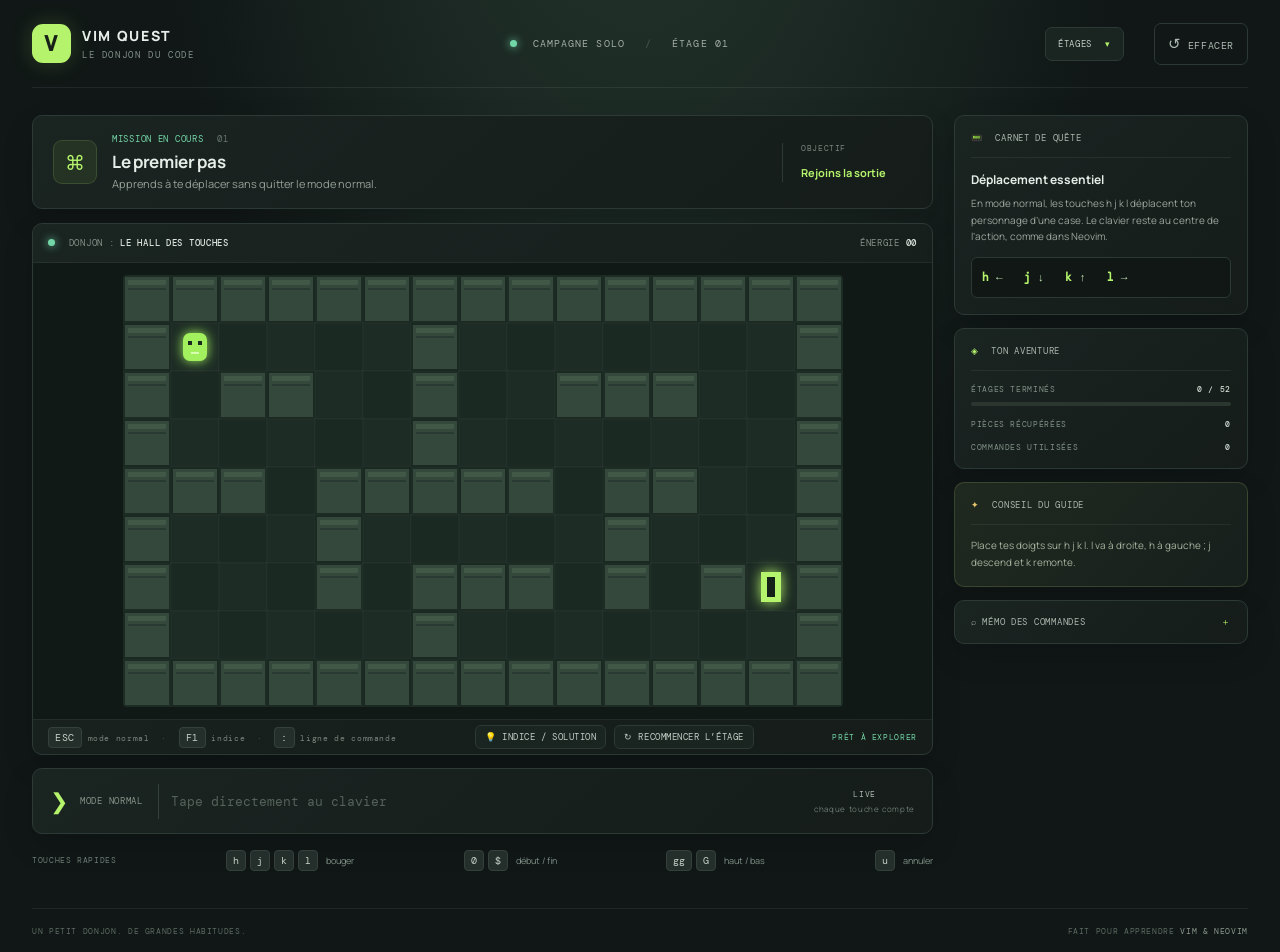
==== commit 5bc313ab: "feat: add reference solutions with live demo, staged hints, counts, and engine fixes (%, r, Esc curs" ====
--- a/index.html
+++ b/index.html
@@ -27,7 +27,7 @@
         <section class="game-frame card" aria-label="Zone de jeu">
           <div class="game-hud"><span><i class="hud-dot"></i> DONJON : <b id="room-name">LE HALL DES TOUCHES</b></span><span>ÉNERGIE <b id="moves">00</b></span></div>
           <div class="canvas-wrap"><section id="editor-shell" class="editor-shell" aria-label="Buffer de code"><div class="editor-title"><span class="editor-file">●</span><span id="editor-filename">main.js</span><span id="editor-mode">NORMAL</span></div><div id="editor-code" class="editor-code"></div><div class="editor-goal" id="editor-goal"></div></section><canvas id="game" width="720" height="432" aria-label="Jeu de labyrinthe Vim Quest"></canvas><div id="hint-box" class="hint-box" hidden></div><div id="success" class="success" hidden><div class="success-card"><div class="success-star">★</div><strong>Étage réussi !</strong><span id="success-text">Bien joué.</span><button id="next-button" class="next-button">SUITE <kbd>ENTRÉE</kbd></button></div></div><div id="toast" class="toast" aria-live="polite"></div></div>
-          <div class="game-footer"><span><kbd>ESC</kbd> mode normal <span class="footer-sep">·</span> <kbd>F1</kbd> indice <span class="footer-sep">·</span> <kbd>:</kbd> ligne de commande</span><span class="footer-actions"><button id="hint-button" class="mini-button">💡 INDICE</button><button id="retry-button" class="mini-button">↻ RECOMMENCER L’ÉTAGE</button></span><span id="status">PRÊT À EXPLORER</span></div>
+          <div class="game-footer"><span><kbd>ESC</kbd> mode normal <span class="footer-sep">·</span> <kbd>F1</kbd> indice <span class="footer-sep">·</span> <kbd>:</kbd> ligne de commande</span><span class="footer-actions"><button id="hint-button" class="mini-button">💡 INDICE / SOLUTION</button><button id="retry-button" class="mini-button">↻ RECOMMENCER L’ÉTAGE</button></span><span id="status">PRÊT À EXPLORER</span></div>
         </section>
 
         <section class="command-bar card">
@@ -47,6 +47,7 @@
     <footer class="bottomline"><span>UN PETIT DONJON. DE GRANDES HABITUDES.</span><span>FAIT POUR APPRENDRE <b>VIM & NEOVIM</b></span></footer>
   </main>
   <script src="game.js"></script>
+  <script src="solutions.js"></script>
   <script src="keys.js"></script>
 </body>
 </html>
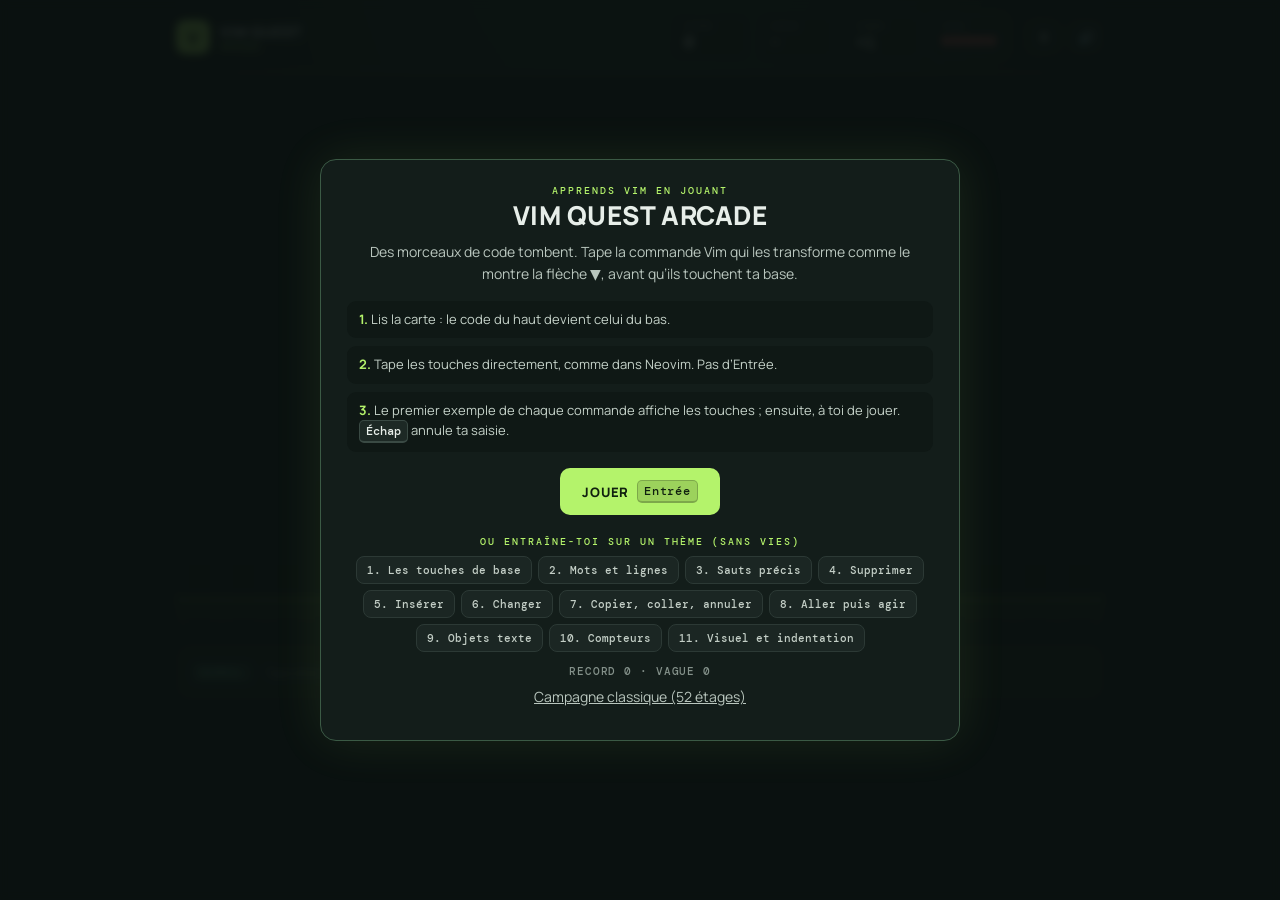
==== commit d5c0eb58: "feat: turn the game into an arcade where falling code cards are cleared with real Vim commands The p" ====
--- a/index.html
+++ b/index.html
@@ -4,50 +4,40 @@
   <meta charset="utf-8">
   <meta name="viewport" content="width=device-width, initial-scale=1">
   <meta name="theme-color" content="#101716">
-  <title>VIM QUEST — Le donjon du code</title>
-  <link rel="stylesheet" href="style.css">
+  <title>VIM QUEST — Arcade</title>
+  <link rel="stylesheet" href="arcade.css">
 </head>
 <body>
-  <main class="shell">
-    <header class="topbar">
-      <a class="brand" href="#" aria-label="Vim Quest accueil"><span class="brand-mark">V</span><span>VIM QUEST<small>LE DONJON DU CODE</small></span></a>
-      <div class="top-meta"><span class="live-dot"></span> CAMPAGNE SOLO <span class="separator">/</span> <span id="level-label">ÉTAGE 01</span></div>
-      <div class="level-picker"><button id="levels-button" class="levels-button" aria-expanded="false" aria-controls="level-menu">ÉTAGES <span>▾</span></button><div id="level-menu" class="level-menu" hidden aria-label="Choisir un étage"></div></div>
-      <button id="reset" class="reset-button" title="Effacer toute la progression">↺ <span>EFFACER</span></button>
+  <main class="app">
+    <header class="hud">
+      <div class="brand"><span class="brand-mark">V</span><span>VIM QUEST<small>ARCADE</small></span></div>
+      <div class="stats">
+        <div class="stat"><span>SCORE</span><b id="h-score">0</b></div>
+        <div class="stat"><span>VAGUE</span><b id="h-wave">–</b></div>
+        <div class="stat"><span>COMBO</span><b id="h-combo">×1</b></div>
+        <div class="stat lives"><span>VIES</span><b id="h-lives">♥♥♥♥♥</b></div>
+      </div>
+      <div class="tools">
+        <button id="b-pause" class="icon-btn" title="Pause (Échap)" aria-label="Pause">⏸</button>
+        <button id="b-sound" class="icon-btn" title="Son" aria-label="Son">🔊</button>
+      </div>
     </header>
 
-    <section class="game-layout">
-      <div class="main-column">
-        <section class="mission card">
-          <div class="mission-icon" id="mission-icon">⌘</div>
-          <div class="mission-copy"><div class="eyebrow">MISSION EN COURS <span id="mission-number">01</span></div><h1 id="mission-title">Le premier pas</h1><p id="mission-text">Apprends à te déplacer sans quitter le mode normal.</p></div>
-          <div class="objective"><span>OBJECTIF</span><strong id="objective-text">Rejoins la sortie</strong></div>
-        </section>
+    <section id="arena" class="arena" aria-label="Zone de jeu">
+      <div id="enemies"></div>
+      <div id="fx"></div>
+      <div class="base"><span>▲ TA BASE — ne les laisse pas passer ▲</span></div>
+    </section>
 
-        <section class="game-frame card" aria-label="Zone de jeu">
-          <div class="game-hud"><span><i class="hud-dot"></i> DONJON : <b id="room-name">LE HALL DES TOUCHES</b></span><span>ÉNERGIE <b id="moves">00</b></span></div>
-          <div class="canvas-wrap"><section id="editor-shell" class="editor-shell" aria-label="Buffer de code"><div class="editor-title"><span class="editor-file">●</span><span id="editor-filename">main.js</span><span id="editor-mode">NORMAL</span></div><div id="editor-code" class="editor-code"></div><div class="editor-goal" id="editor-goal"></div></section><canvas id="game" width="720" height="432" aria-label="Jeu de labyrinthe Vim Quest"></canvas><div id="hint-box" class="hint-box" hidden></div><div id="success" class="success" hidden><div class="success-card"><div class="success-star">★</div><strong>Étage réussi !</strong><span id="success-text">Bien joué.</span><button id="next-button" class="next-button">SUITE <kbd>ENTRÉE</kbd></button></div></div><div id="toast" class="toast" aria-live="polite"></div></div>
-          <div class="game-footer"><span><kbd>ESC</kbd> mode normal <span class="footer-sep">·</span> <kbd>F1</kbd> indice <span class="footer-sep">·</span> <kbd>:</kbd> ligne de commande</span><span class="footer-actions"><button id="hint-button" class="mini-button">💡 INDICE / SOLUTION</button><button id="retry-button" class="mini-button">↻ RECOMMENCER L’ÉTAGE</button></span><span id="status">PRÊT À EXPLORER</span></div>
-        </section>
-
-        <section class="command-bar card">
-          <div class="command-icon">❯</div><div class="command-body"><label id="bar-label" for="command-input">MODE NORMAL</label><input id="command-input" readonly tabindex="-1" autocomplete="off" placeholder="Tape directement au clavier : plus besoin d’Entrée" aria-label="Touches tapées"></div><div class="command-hint"><span>LIVE</span><small>chaque touche compte</small></div>
-        </section>
-
-        <div class="key-guide"><span class="guide-label">TOUCHES RAPIDES</span><span><kbd>h</kbd><kbd>j</kbd><kbd>k</kbd><kbd>l</kbd> <small>bouger</small></span><span><kbd>0</kbd><kbd>$</kbd> <small>début / fin</small></span><span><kbd>gg</kbd><kbd>G</kbd> <small>haut / bas</small></span><span><kbd>u</kbd> <small>annuler</small></span></div>
-      </div>
-
-      <aside class="sidebar">
-        <section class="card guide-card"><div class="panel-heading"><span>📟</span> CARNET DE QUÊTE</div><div id="lesson-content" class="lesson-content"></div></section>
-        <section class="card stats-card"><div class="panel-heading"><span>◈</span> TON AVENTURE</div><div class="stat-row"><span>ÉTAGES TERMINÉS</span><b id="stat-levels">0 / 52</b></div><div class="progress-track"><div id="progress-fill"></div></div><div class="stat-row"><span>PIÈCES RÉCUPÉRÉES</span><b id="stat-coins">0</b></div><div class="stat-row"><span>COMMANDES UTILISÉES</span><b id="stat-commands">0</b></div></section>
-        <section class="card tip-card"><div class="panel-heading"><span>✦</span> CONSEIL DU GUIDE</div><p id="guide-tip">Les commandes Vim combinent souvent une action et une direction. Essaie h, j, k ou l.</p></section>
-        <details class="card reference-card"><summary>⌕ MÉMO DES COMMANDES</summary><div class="reference-content"><h4>Déplacements</h4><p><kbd>h j k l</kbd> gauche / bas / haut / droite · <kbd>w b e</kbd> mots · <kbd>0 ^ $</kbd> ligne · <kbd>gg G</kbd> fichier · <kbd>f t F T</kbd> caractère · <kbd>%</kbd> paire</p><h4>Insérer et remplacer</h4><p><kbd>i a</kbd> avant / après · <kbd>I A</kbd> début / fin · <kbd>o O</kbd> ligne dessous / dessus · <kbd>r s R</kbd> remplacer</p><h4>Opérateurs</h4><p><kbd>d c y</kbd> supprimer / changer / copier + mouvement : <kbd>dw</kbd>, <kbd>ciw</kbd>, <kbd>di(</kbd>, <kbd>dd</kbd>, <kbd>D</kbd>, <kbd>yy</kbd>.</p><h4>Copier et annuler</h4><p><kbd>p P</kbd> coller après / avant · <kbd>u</kbd> annuler · <kbd>Ctrl-r</kbd> refaire · <kbd>.</kbd> répéter · <kbd>"ayy</kbd> et <kbd>"ap</kbd> registre a</p><h4>Sélection et recherche</h4><p><kbd>v V</kbd> sélection · <kbd>/</kbd> chercher · <kbd>n N</kbd> résultat suivant / précédent · <kbd>:noh</kbd> retirer le surlignage</p><h4>Fichiers et édition</h4><p><kbd>:w</kbd> sauvegarder · <kbd>:q</kbd> quitter · <kbd>:wq</kbd> faire les deux · <kbd>:e</kbd> fichier · <kbd>:bn :bp</kbd> buffers · <kbd>:set number</kbd> numéros</p><h4>Fenêtres et outils</h4><p><kbd>:split :vsplit</kbd> fenêtres · <kbd>Ctrl-w h/j/k/l</kbd> naviguer · <kbd>ma</kbd> marque · <kbd>qa</kbd> macro · <kbd>J</kbd> joindre · <kbd>&gt;&gt; &lt;&lt;</kbd> indenter · <kbd>Ctrl-d/u</kbd> défiler · <kbd>:help</kbd></p></div></details>
-      </aside>
+    <section id="inputbar" class="inputbar">
+      <span id="mode-badge" class="mode-badge">NORMAL</span>
+      <div id="typed" class="typed"><span class="placeholder">Tape directement les touches Vim — Échap annule ta saisie</span></div>
+      <span id="msg" class="msg"></span>
     </section>
-    <footer class="bottomline"><span>UN PETIT DONJON. DE GRANDES HABITUDES.</span><span>FAIT POUR APPRENDRE <b>VIM & NEOVIM</b></span></footer>
   </main>
-  <script src="game.js"></script>
-  <script src="solutions.js"></script>
-  <script src="keys.js"></script>
+  <div id="screen" class="screen"></div>
+  <script src="vimcore.js"></script>
+  <script src="drills.js"></script>
+  <script src="arcade.js"></script>
 </body>
 </html>
--- a/arcade.css
+++ b/arcade.css
@@ -0,0 +1,101 @@
+@import url('https://fonts.googleapis.com/css2?family=DM+Mono:wght@400;500&family=Manrope:wght@400;600;700;800&display=swap');
+:root{color-scheme:dark;--bg:#0e1514;--panel:#151e1c;--panel2:#1b2623;--line:#2c3935;--muted:#84918a;--text:#e7eee9;--green:#b4f36b;--mint:#73d6a7;--orange:#f3ae69;--red:#ff6b6b;--gold:#f3c969;--mono:'DM Mono',ui-monospace,monospace}
+*{box-sizing:border-box}
+body{margin:0;min-height:100vh;background:radial-gradient(ellipse at 50% -30%,#24372e 0,transparent 55%),var(--bg);color:var(--text);font-family:Manrope,system-ui,sans-serif}
+.app{max-width:960px;margin:0 auto;padding:14px 16px 20px;display:flex;flex-direction:column;gap:12px}
+kbd,.kbd{display:inline-block;min-width:22px;padding:2px 6px;border:1px solid #3a4a44;border-bottom-width:2px;border-radius:5px;background:#1d2925;color:var(--text);font:500 12px var(--mono);text-align:center}
+
+.hud{display:flex;align-items:center;gap:16px;flex-wrap:wrap}
+.brand{display:flex;align-items:center;gap:10px;font:800 14px Manrope;letter-spacing:.06em}
+.brand small{display:block;font:500 9px var(--mono);color:var(--green);letter-spacing:.2em}
+.brand-mark{display:grid;place-items:center;width:34px;height:34px;border-radius:9px;background:var(--green);color:#10200f;font-weight:800;font-size:18px}
+.stats{display:flex;gap:8px;margin-left:auto}
+.stat{min-width:78px;padding:6px 12px;border:1px solid var(--line);border-radius:9px;background:var(--panel)}
+.stat span{display:block;font:500 8px var(--mono);letter-spacing:.14em;color:var(--muted)}
+.stat b{font:500 17px var(--mono);color:var(--text)}
+.stat.lives b{color:var(--red);letter-spacing:.05em}
+#h-combo.hot{color:var(--gold)}
+.tools{display:flex;gap:6px}
+.icon-btn{width:36px;height:36px;border:1px solid var(--line);border-radius:9px;background:var(--panel);color:var(--text);cursor:pointer;font-size:14px}
+.icon-btn:hover{border-color:#739453}
+
+.arena{position:relative;height:clamp(380px,64vh,560px);border:1px solid var(--line);border-radius:14px;overflow:hidden;background:
+  linear-gradient(#ffffff05 1px,transparent 1px) 0 0/100% 44px,
+  linear-gradient(90deg,#ffffff04 1px,transparent 1px) 0 0/44px 100%,
+  linear-gradient(#111a18,#0d1413)}
+.arena.hit{animation:shake .35s}
+@keyframes shake{20%{transform:translateX(-7px)}50%{transform:translateX(6px)}80%{transform:translateX(-3px)}}
+.base{position:absolute;left:0;right:0;bottom:0;height:34px;display:grid;place-items:center;border-top:2px solid #b4f36b66;background:linear-gradient(#b4f36b14,#b4f36b05);font:500 9px var(--mono);letter-spacing:.18em;color:#b4f36bb0}
+
+.enemy{position:absolute;left:0;top:0;padding:9px 11px 10px;border:1px solid #38493f;border-radius:11px;background:#16211e;box-shadow:0 6px 18px #0006;font:13px/1.45 var(--mono);will-change:transform;transition:border-color .15s,box-shadow .15s,opacity .35s,filter .35s}
+.enemy.target{border-color:var(--green);box-shadow:0 0 0 1px #b4f36b55,0 0 22px #b4f36b33}
+.enemy.dead{opacity:0;filter:brightness(2) blur(2px)}
+.enemy.dead.win{border-color:var(--green)}
+.enemy.dead.lose{border-color:var(--red);background:#2a1616}
+.e-head{display:flex;justify-content:space-between;align-items:center;gap:8px;margin-bottom:6px;font:700 11px Manrope;color:#cfe0d3;letter-spacing:.01em}
+.e-mode{padding:1px 6px;border-radius:4px;background:#73d6a722;color:var(--mint);font:500 9px var(--mono);letter-spacing:.1em}
+.e-mode.ins{background:#f3ae6922;color:var(--orange)}
+.e-before,.e-after{white-space:pre;overflow:hidden;padding:5px 7px;border-radius:6px}
+.e-before{background:#0d1513;color:#d7e3da}
+.e-after{background:#12241a;color:#9bd6a8;border:1px dashed #2f5a3d}
+.e-arrow{text-align:center;color:var(--muted);font-size:10px;line-height:1.5}
+.ln{min-height:1.45em}
+.cur{font-style:normal;background:var(--green);color:#10200f;border-radius:2px}
+.e-after .cur{background:#2f5a3d;color:#d9ffe0}
+.e-keys{display:flex;flex-wrap:wrap;gap:3px;margin-top:7px;min-height:23px}
+.e-keys .kbd{font-size:11px;padding:1px 5px}
+.e-keys .kbd.ok{background:var(--green);border-color:var(--green);color:#10200f}
+.e-keys .dots{color:var(--muted);font-size:11px;letter-spacing:.2em;padding:3px 2px}
+.answer{margin-top:6px;padding:4px 7px;border-radius:6px;background:#3a1b1b;color:#ffb3b3;font-size:11px}
+
+.pop{position:absolute;pointer-events:none;font:800 16px Manrope;color:var(--gold);text-shadow:0 2px 8px #000;animation:pop .9s ease-out forwards}
+@keyframes pop{from{opacity:1;transform:translateY(0)}to{opacity:0;transform:translateY(-34px)}}
+
+.inputbar{display:flex;align-items:center;gap:12px;height:56px;padding:0 14px;border:1px solid var(--line);border-radius:12px;background:var(--panel);transition:border-color .15s,background .15s}
+.inputbar.err{border-color:var(--red);background:#241616}
+.inputbar.ok{border-color:var(--green)}
+.mode-badge{flex:none;padding:4px 9px;border-radius:6px;background:#73d6a722;color:var(--mint);font:500 10px var(--mono);letter-spacing:.14em}
+.mode-badge.ins{background:#f3ae6922;color:var(--orange)}
+.typed{flex:1;display:flex;gap:4px;align-items:center;min-width:0;overflow:hidden}
+.typed .kbd{font-size:14px;padding:3px 8px}
+.typed .placeholder{color:var(--muted);font-size:12px;white-space:nowrap;overflow:hidden;text-overflow:ellipsis}
+.msg{flex:none;color:var(--muted);font:500 11px var(--mono)}
+
+.screen{position:fixed;inset:0;display:none;align-items:center;justify-content:center;padding:18px;background:#0a1110e6;backdrop-filter:blur(4px);z-index:5}
+.screen.show{display:flex}
+.card{width:min(640px,100%);max-height:100%;overflow:auto;padding:24px 26px;border:1px solid #3b5a45;border-radius:16px;background:#131d1a;box-shadow:0 0 50px #b4f36b18;text-align:center;animation:rise .3s ease-out}
+@keyframes rise{from{opacity:0;transform:translateY(10px) scale(.98)}to{opacity:1;transform:none}}
+.card h1{margin:0 0 4px;font:800 26px Manrope;letter-spacing:.02em}
+.card h2{margin:0 0 6px;font:800 20px Manrope}
+.card .tag{font:500 10px var(--mono);letter-spacing:.2em;color:var(--green)}
+.card p{margin:8px 0;color:#b9c6be;font-size:14px;line-height:1.55}
+.card .how{display:grid;gap:8px;margin:16px 0;text-align:left}
+.card .how div{padding:9px 12px;border-radius:9px;background:#0f1815;color:#c5d2c9;font-size:13px;line-height:1.5}
+.card .how b{color:var(--green)}
+.btn{display:inline-flex;align-items:center;gap:8px;padding:12px 22px;border:0;border-radius:10px;background:var(--green);color:#10200f;font:800 13px Manrope;letter-spacing:.06em;cursor:pointer}
+.btn:hover{filter:brightness(1.08)}
+.btn.ghost{background:transparent;border:1px solid var(--line);color:var(--text)}
+.btn .kbd{background:#0002;border-color:#0003;color:#10200f}
+.btn.ghost .kbd{background:#1d2925;border-color:#3a4a44;color:var(--text)}
+.row{display:flex;gap:10px;justify-content:center;flex-wrap:wrap;margin-top:14px}
+.chips{display:flex;flex-wrap:wrap;gap:6px;justify-content:center;margin-top:8px}
+.chip{padding:6px 10px;border:1px solid var(--line);border-radius:8px;background:var(--panel2);color:#c3cec6;font:500 11px var(--mono);cursor:pointer}
+.chip:hover{border-color:#739453;color:var(--green)}
+.best{margin-top:12px;color:var(--muted);font:500 11px var(--mono);letter-spacing:.08em}
+.link{color:var(--muted);font-size:12px}
+.skills{display:grid;gap:7px;margin:14px 0;text-align:left}
+.skill{display:grid;grid-template-columns:96px 1fr;gap:6px 12px;align-items:center;padding:9px 11px;border-radius:10px;background:#0f1815}
+.skill .k{display:flex;flex-wrap:wrap;gap:3px}
+.skill .d{font-size:12.5px;color:#c5d2c9}
+.skill .mini{grid-column:1/-1;display:grid;grid-template-columns:1fr auto 1fr;gap:8px;align-items:center;font:11px/1.4 var(--mono)}
+.skill .mini pre{margin:0;padding:4px 7px;border-radius:5px;background:#0b1210;color:#d7e3da;overflow:hidden}
+.skill .mini pre.after{background:#12241a;color:#9bd6a8}
+.skill .mini span{color:var(--muted)}
+.results{display:grid;grid-template-columns:repeat(3,1fr);gap:8px;margin:16px 0}
+.results div{padding:10px;border-radius:10px;background:#0f1815}
+.results span{display:block;font:500 9px var(--mono);letter-spacing:.14em;color:var(--muted)}
+.results b{font:500 20px var(--mono)}
+.review{margin:10px 0;text-align:left;font-size:13px;color:#c5d2c9}
+.review div{display:flex;gap:10px;align-items:center;padding:6px 0;border-top:1px solid #22302b}
+.new{color:var(--gold);font-weight:800}
+@media(max-width:640px){.stats{width:100%;margin-left:0}.stat{flex:1;min-width:0}.skill{grid-template-columns:1fr}.results{grid-template-columns:1fr 1fr}.msg{display:none}.card{padding:18px}}
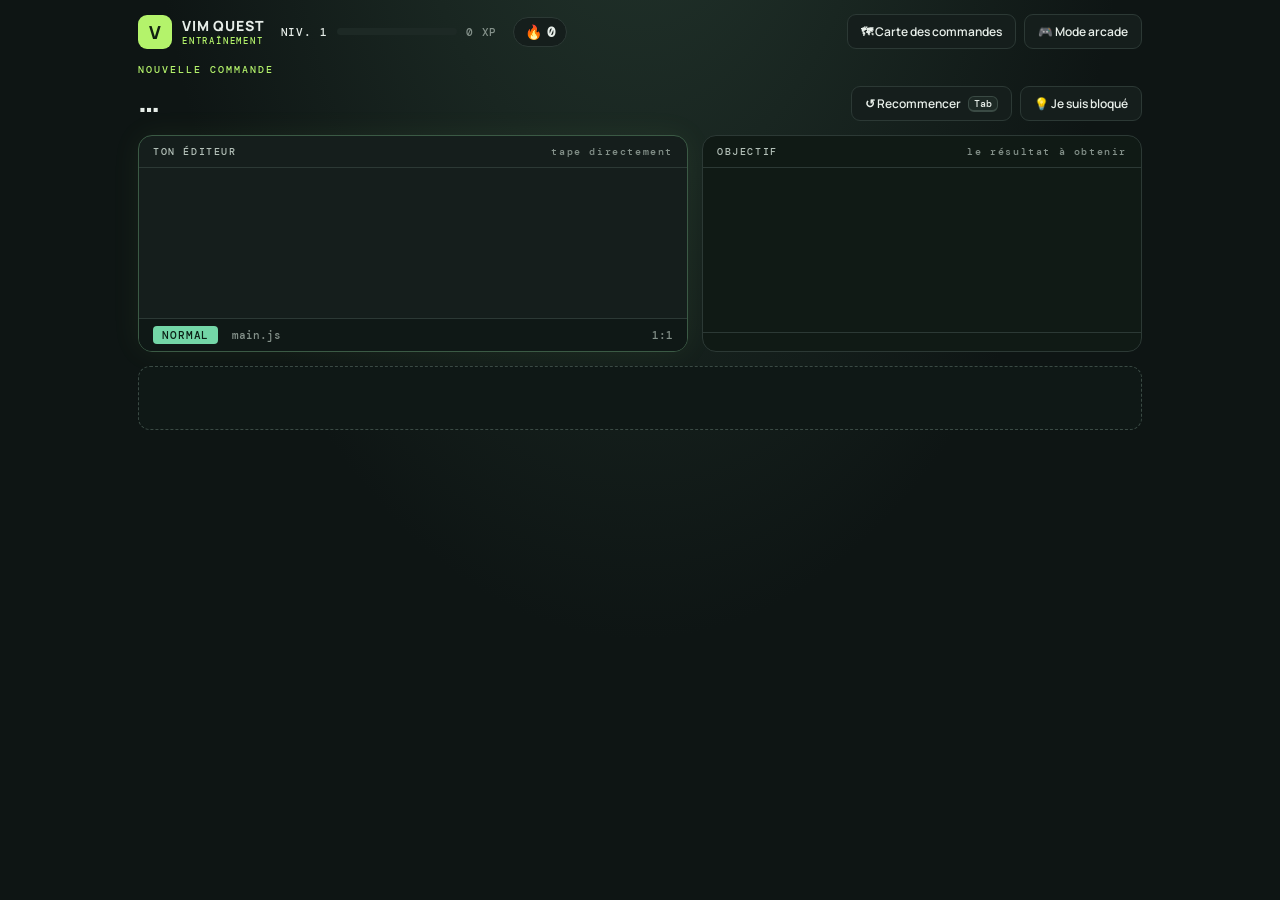
==== commit 1f8d8f04: "feat: make hands-on practice the main mode, with guided-then-fading hints and any-technique goals Mo" ====
--- a/index.html
+++ b/index.html
@@ -3,41 +3,57 @@
 <head>
   <meta charset="utf-8">
   <meta name="viewport" content="width=device-width, initial-scale=1">
-  <meta name="theme-color" content="#101716">
-  <title>VIM QUEST — Arcade</title>
-  <link rel="stylesheet" href="arcade.css">
+  <meta name="theme-color" content="#0e1514">
+  <title>VIM QUEST — Entraînement</title>
+  <link rel="stylesheet" href="dojo.css">
 </head>
 <body>
   <main class="app">
-    <header class="hud">
-      <div class="brand"><span class="brand-mark">V</span><span>VIM QUEST<small>ARCADE</small></span></div>
-      <div class="stats">
-        <div class="stat"><span>SCORE</span><b id="h-score">0</b></div>
-        <div class="stat"><span>VAGUE</span><b id="h-wave">–</b></div>
-        <div class="stat"><span>COMBO</span><b id="h-combo">×1</b></div>
-        <div class="stat lives"><span>VIES</span><b id="h-lives">♥♥♥♥♥</b></div>
+    <header class="top">
+      <div class="brand"><span class="brand-mark">V</span><span>VIM QUEST<small>ENTRAÎNEMENT</small></span></div>
+      <div class="level">
+        <span id="lv">NIV. 1</span>
+        <div class="xpbar"><i id="xp-fill"></i></div>
+        <span id="xp-txt" class="muted">0 XP</span>
       </div>
-      <div class="tools">
-        <button id="b-pause" class="icon-btn" title="Pause (Échap)" aria-label="Pause">⏸</button>
-        <button id="b-sound" class="icon-btn" title="Son" aria-label="Son">🔊</button>
-      </div>
+      <div class="streak" title="Réussites d’affilée sans aide"><span>🔥</span><b id="streak">0</b></div>
+      <div id="dots" class="dots" title="Progression de la session"></div>
+      <nav class="nav">
+        <button id="b-map" class="pill">🗺 Carte des commandes</button>
+        <a class="pill" href="arcade.html">🎮 Mode arcade</a>
+      </nav>
     </header>
 
-    <section id="arena" class="arena" aria-label="Zone de jeu">
-      <div id="enemies"></div>
-      <div id="fx"></div>
-      <div class="base"><span>▲ TA BASE — ne les laisse pas passer ▲</span></div>
-    </section>
+    <section id="stage" class="stage">
+      <div class="task">
+        <div><div id="t-tag" class="tag">NOUVELLE COMMANDE</div><h1 id="t-title">…</h1></div>
+        <div class="tools">
+          <button id="b-reset" class="pill">↺ Recommencer <kbd>Tab</kbd></button>
+          <button id="b-hint" class="pill">💡 Je suis bloqué</button>
+        </div>
+      </div>
 
-    <section id="inputbar" class="inputbar">
-      <span id="mode-badge" class="mode-badge">NORMAL</span>
-      <div id="typed" class="typed"><span class="placeholder">Tape directement les touches Vim — Échap annule ta saisie</span></div>
-      <span id="msg" class="msg"></span>
+      <div class="duo">
+        <div class="pane editor">
+          <div class="pane-h"><span>TON ÉDITEUR</span><span class="muted">tape directement</span></div>
+          <div id="ed" class="code"></div>
+          <div class="status"><span id="st-mode" class="st-mode">NORMAL</span><span id="st-file">main.js</span><span id="st-cmd" class="st-cmd"></span><span id="st-pos">1:1</span></div>
+        </div>
+        <div class="pane goal">
+          <div class="pane-h"><span>OBJECTIF</span><span class="muted">le résultat à obtenir</span></div>
+          <div id="goal" class="code"></div>
+          <div id="goal-note" class="goal-note"></div>
+        </div>
+      </div>
+
+      <div id="coach" class="coach"></div>
+      <div id="feedback" class="feedback" hidden></div>
     </section>
   </main>
-  <div id="screen" class="screen"></div>
+  <div id="overlay" class="overlay"></div>
   <script src="vimcore.js"></script>
   <script src="drills.js"></script>
-  <script src="arcade.js"></script>
+  <script src="learn.js"></script>
+  <script src="dojo.js"></script>
 </body>
 </html>
--- a/dojo.css
+++ b/dojo.css
@@ -0,0 +1,103 @@
+@import url('https://fonts.googleapis.com/css2?family=DM+Mono:wght@400;500&family=Manrope:wght@400;600;700;800&display=swap');
+:root{color-scheme:dark;--bg:#0e1514;--panel:#151e1c;--panel2:#1b2623;--line:#2c3935;--muted:#84918a;--text:#e7eee9;--green:#b4f36b;--mint:#73d6a7;--orange:#f3ae69;--red:#ff6b6b;--gold:#f3c969;--mono:'DM Mono',ui-monospace,monospace}
+*{box-sizing:border-box}[hidden]{display:none!important}
+body{margin:0;min-height:100vh;background:radial-gradient(ellipse at 50% -30%,#24372e 0,transparent 55%),var(--bg);color:var(--text);font-family:Manrope,system-ui,sans-serif}
+.app{max-width:1040px;margin:0 auto;padding:14px 18px 28px;display:flex;flex-direction:column;gap:14px}
+.muted{color:var(--muted)}
+kbd,.kbd{display:inline-block;min-width:24px;padding:2px 7px;border:1px solid #3a4a44;border-bottom-width:2px;border-radius:6px;background:#1d2925;color:var(--text);font:500 12px var(--mono);text-align:center}
+
+.top{display:flex;align-items:center;gap:16px;flex-wrap:wrap}
+.brand{display:flex;align-items:center;gap:10px;font:800 14px Manrope;letter-spacing:.06em}
+.brand small{display:block;font:500 9px var(--mono);color:var(--green);letter-spacing:.2em}
+.brand-mark{display:grid;place-items:center;width:34px;height:34px;border-radius:9px;background:var(--green);color:#10200f;font-size:18px}
+.level{display:flex;align-items:center;gap:9px;font:500 11px var(--mono);letter-spacing:.08em}
+.xpbar{width:120px;height:7px;border-radius:5px;background:#1d2925;overflow:hidden}
+.xpbar i{display:block;height:100%;width:0;background:linear-gradient(90deg,var(--mint),var(--green));transition:width .5s}
+.streak{display:flex;align-items:center;gap:5px;padding:5px 11px;border:1px solid var(--line);border-radius:20px;background:var(--panel);font:500 14px var(--mono)}
+.streak.hot{border-color:var(--gold);color:var(--gold)}
+.dots{display:flex;gap:5px}
+.dots i{width:9px;height:9px;border-radius:50%;background:#26332e}
+.dots i.done{background:var(--green)}
+.dots i.now{background:#fff;box-shadow:0 0 0 3px #ffffff22}
+.nav{display:flex;gap:8px;margin-left:auto}
+.pill{display:inline-flex;align-items:center;gap:7px;padding:8px 13px;border:1px solid var(--line);border-radius:9px;background:var(--panel);color:var(--text);font:600 12px Manrope;text-decoration:none;cursor:pointer}
+.pill:hover{border-color:#739453;color:var(--green)}
+
+.stage{display:flex;flex-direction:column;gap:14px}
+.task{display:flex;justify-content:space-between;align-items:flex-end;gap:14px;flex-wrap:wrap}
+.tag{font:500 10px var(--mono);letter-spacing:.2em;color:var(--green)}
+h1{margin:4px 0 0;font:800 30px Manrope;letter-spacing:-.01em}
+.tools{display:flex;gap:8px}
+.tools kbd{font-size:10px;padding:0 5px}
+
+.duo{display:grid;grid-template-columns:1.25fr 1fr;gap:14px}
+.pane{border:1px solid var(--line);border-radius:14px;background:var(--panel);overflow:hidden;display:flex;flex-direction:column;min-width:0}
+.pane-h{display:flex;justify-content:space-between;padding:9px 14px;border-bottom:1px solid var(--line);font:500 10px var(--mono);letter-spacing:.16em;color:#b3c0b8}
+.editor{border-color:#3b5a45;box-shadow:0 0 30px #b4f36b10}
+.editor.shake{animation:shake .25s}
+@keyframes shake{25%{transform:translateX(-5px)}75%{transform:translateX(5px)}}
+.goal{background:#101a15}
+.code{flex:1;min-height:150px;padding:16px 14px;font:500 18px/1.7 var(--mono);white-space:pre;overflow:auto;counter-reset:none}
+.ln{display:flex;min-height:1.7em}
+.ln .n{flex:none;width:2.4em;color:#4e5d56;text-align:right;padding-right:1em;user-select:none}
+.ln .t{flex:1}
+.ln.chg{background:#b4f36b12;border-radius:3px}
+.cur{background:var(--green);color:#10200f;border-radius:2px}
+.cur.ins{background:none;color:inherit;box-shadow:-2px 0 0 var(--orange);animation:blink 1s steps(1) infinite}
+@keyframes blink{50%{box-shadow:-2px 0 0 transparent}}
+.sel{background:#5b8cff55;border-radius:2px}
+.goal .cur{background:#2f5a3d;color:#d9ffe0}
+.status{display:flex;gap:14px;align-items:center;padding:7px 14px;border-top:1px solid var(--line);background:#0f1816;font:500 11px var(--mono);color:var(--muted)}
+.st-mode{padding:2px 9px;border-radius:4px;background:var(--mint);color:#0c2016;font-weight:500;letter-spacing:.08em}
+.st-mode.ins{background:var(--orange);color:#2b1700}
+.st-mode.vis{background:#8ab0ff;color:#0b1a3a}
+.st-cmd{margin-left:auto;color:var(--gold);min-width:3em;text-align:right}
+.goal-note{padding:9px 14px;border-top:1px solid var(--line);font:11px var(--mono);color:var(--muted)}
+
+.coach{display:flex;align-items:center;gap:8px;flex-wrap:wrap;min-height:64px;padding:10px 14px;border:1px dashed #3a4a44;border-radius:12px;background:#0f1816}
+.coach .lab{font:500 10px var(--mono);letter-spacing:.16em;color:var(--muted);margin-right:6px}
+.cap{display:inline-grid;place-items:center;min-width:46px;height:46px;padding:0 12px;border:1px solid #3a4a44;border-bottom-width:4px;border-radius:10px;background:#1d2925;font:500 18px var(--mono);color:#cfdcd3;transition:all .15s}
+.cap.done{background:var(--green);border-color:#8fcf4d;color:#10200f}
+.cap.next{border-color:var(--gold);color:var(--gold);animation:pulse 1s infinite}
+@keyframes pulse{50%{transform:translateY(-3px);box-shadow:0 8px 14px #f3c96930}}
+.coach .idle{color:var(--muted);font-size:13px}
+.coach .ask{color:var(--gold)}
+
+.feedback{padding:16px 18px;border:1px solid var(--green);border-radius:14px;background:#142019;box-shadow:0 0 36px #b4f36b18;animation:rise .3s}
+@keyframes rise{from{opacity:0;transform:translateY(8px)}to{opacity:1;transform:none}}
+.fb-top{display:flex;align-items:center;gap:14px;flex-wrap:wrap}
+.fb-top b{font:800 20px Manrope;color:var(--green)}
+.stars{color:var(--gold);font-size:18px;letter-spacing:2px}
+.xp{margin-left:auto;font:500 13px var(--mono);color:var(--gold)}
+.why{display:flex;flex-wrap:wrap;gap:8px;margin:12px 0 4px}
+.why div{display:flex;flex-direction:column;align-items:center;gap:3px;padding:8px 10px;border-radius:9px;background:#0e1814;min-width:70px}
+.why small{color:#9fb0a6;font-size:11px;text-align:center;max-width:140px;line-height:1.3}
+.tip{margin:8px 0 0;color:#c5d2c9;font-size:13px}
+.tip b{color:var(--gold)}
+.go{margin-top:12px;display:flex;justify-content:flex-end}
+.btn{display:inline-flex;align-items:center;gap:8px;padding:11px 20px;border:0;border-radius:10px;background:var(--green);color:#10200f;font:800 13px Manrope;letter-spacing:.05em;cursor:pointer}
+.btn:hover{filter:brightness(1.08)}
+.btn.ghost{background:transparent;border:1px solid var(--line);color:var(--text)}
+.btn .kbd{background:#0002;border-color:#0003;color:#10200f}
+
+.overlay{position:fixed;inset:0;display:none;align-items:center;justify-content:center;padding:18px;background:#0a1110eb;backdrop-filter:blur(4px);z-index:10}
+.overlay.show{display:flex}
+.card{width:min(760px,100%);max-height:92vh;overflow:auto;padding:26px;border:1px solid #3b5a45;border-radius:16px;background:#131d1a;text-align:center;animation:rise .3s}
+.card h2{margin:6px 0;font:800 26px Manrope}
+.card p{color:#b9c6be;line-height:1.6;margin:8px 0}
+.row{display:flex;gap:10px;justify-content:center;flex-wrap:wrap;margin-top:18px}
+.results{display:grid;grid-template-columns:repeat(3,1fr);gap:8px;margin:16px 0}
+.results div{padding:10px;border-radius:10px;background:#0f1815}
+.results span{display:block;font:500 9px var(--mono);letter-spacing:.14em;color:var(--muted)}
+.results b{font:500 22px var(--mono)}
+.map{display:grid;gap:14px;text-align:left;margin-top:14px}
+.map h3{margin:0 0 7px;font:700 13px Manrope;color:#cfe0d3}
+.tiles{display:flex;flex-wrap:wrap;gap:7px}
+.tile{display:flex;flex-direction:column;gap:2px;min-width:92px;padding:8px 11px;border:1px solid var(--line);border-radius:9px;background:#18231f;color:var(--text);font:500 14px var(--mono);cursor:pointer;text-align:left}
+.tile small{font:500 10px Manrope;color:var(--muted);max-width:150px}
+.tile:hover{border-color:#739453}
+.tile.learning{border-color:#8a6a2c;background:#241d0f}
+.tile.good{border-color:#4a7f58;background:#13261b}
+.tile.master{border-color:var(--gold);background:#2a2412;color:var(--gold)}
+.legend{display:flex;gap:14px;justify-content:center;font:11px var(--mono);color:var(--muted);margin-top:8px;flex-wrap:wrap}
+@media(max-width:820px){.duo{grid-template-columns:1fr}.nav{margin-left:0}.code{font-size:16px}h1{font-size:24px}}
